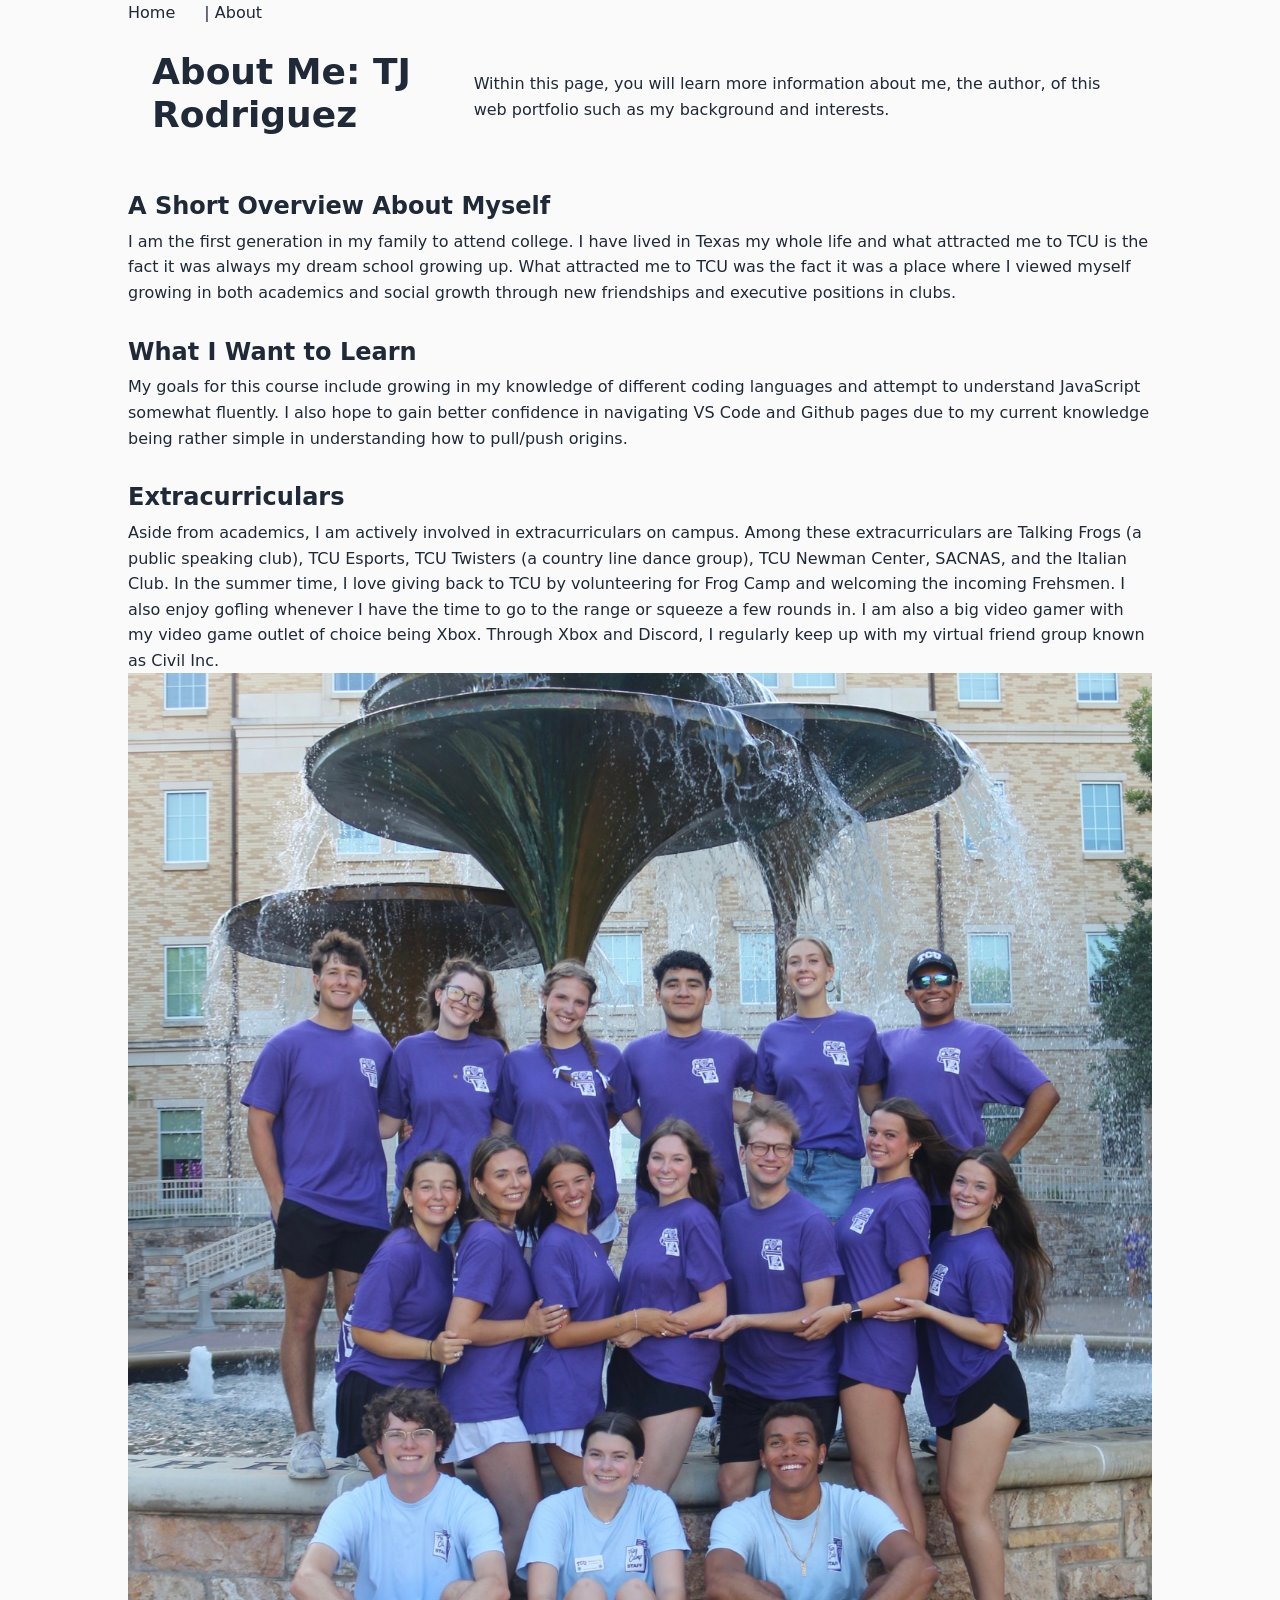
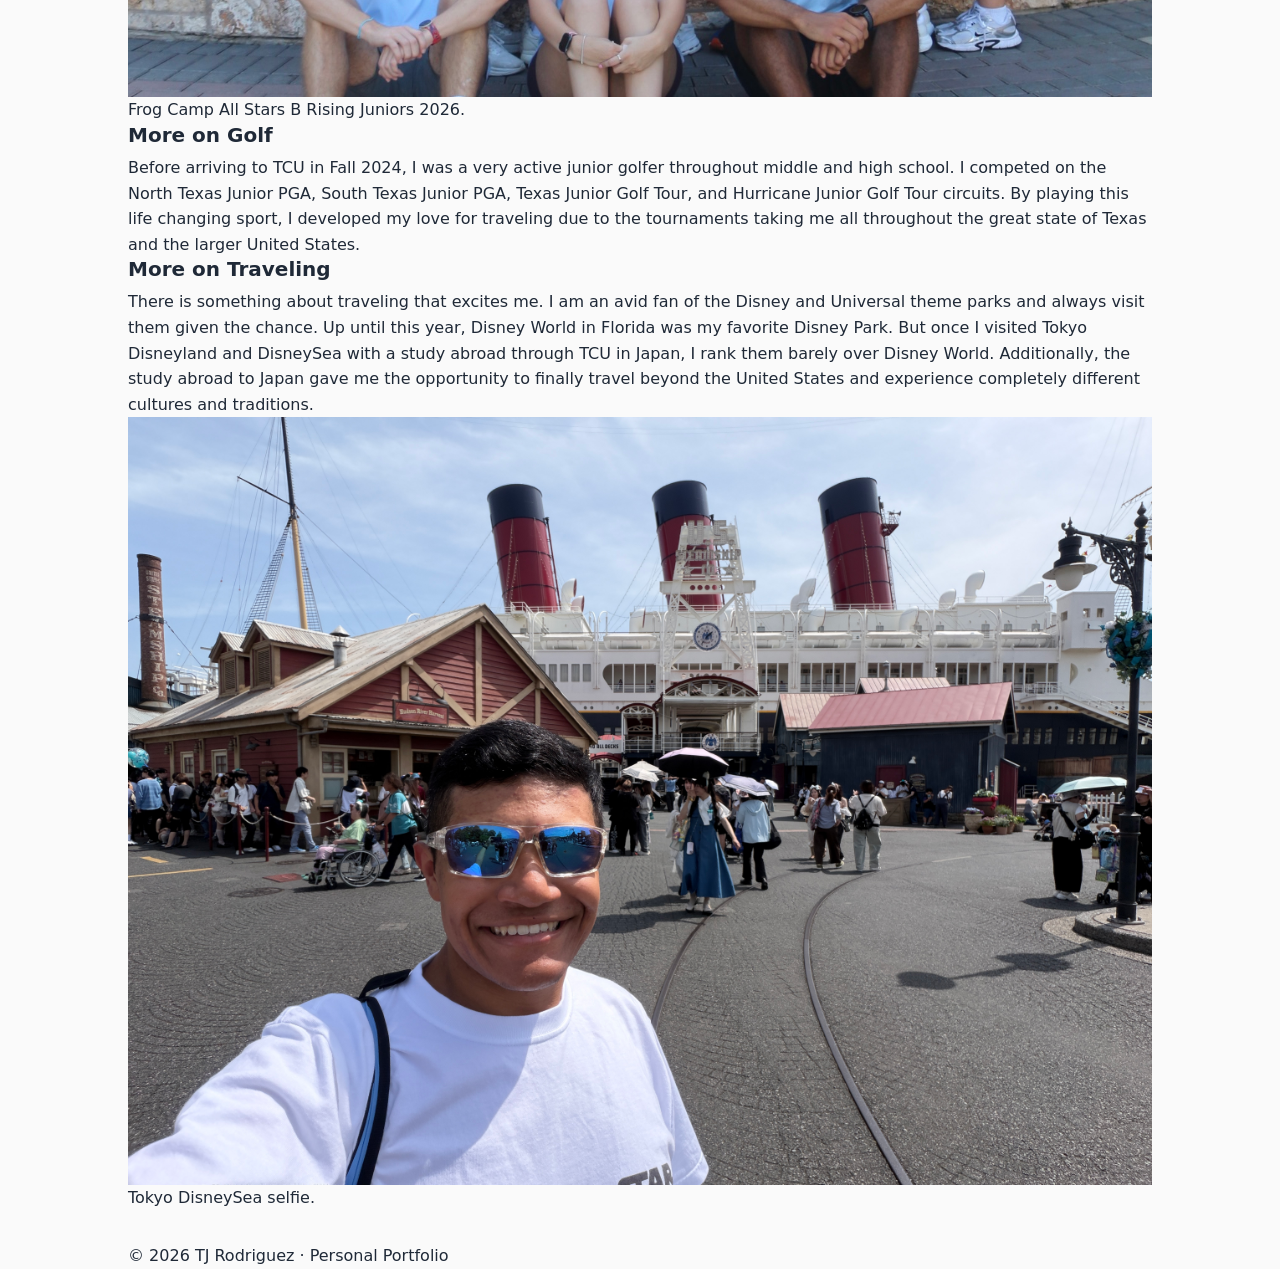
==== about.html @ d87758dd "Lab 6 Updated Submission Completed all instructions listed in Lab 6, took the liberty of adding more" ====
<!DOCTYPE html>
<html lang="en">
<head>
    <meta charset="UTF-8">
    <meta name="viewport" content="width=device-width, initial-scale=1.0">
    <title>About Me</title>
    <link rel="stylesheet" href="css/styles.css">
</head>
<body>

<nav>
    <a href="index.html">Home</a> |
    <a href="about.html">About</a>
</nav>

<header>
    <h1>About Me: TJ Rodriguez</h1>
    <p>Within this page, you will learn more information about me, the author, of this web portfolio such as my background and interests.</p>
</header>    
    
<main>
    <section>
        <h2>A Short Overview About Myself</h2>
        <p>I am the first generation in my family to attend college. I have lived in Texas my whole life and what attracted me to TCU is the fact it was always my dream school growing up. What attracted me to TCU was the fact it was a place where I viewed myself growing in both academics and social growth through new friendships and executive positions in clubs.</p>
    </section>

    <section>
        <h2>What I Want to Learn</h2>
        <p>My goals for this course include growing in my knowledge of different coding languages and attempt to understand JavaScript somewhat fluently. I also hope to gain better confidence in navigating VS Code and Github pages due to my current knowledge being rather simple in understanding how to pull/push origins.</p>
    </section>
    <section>
        <h2>Extracurriculars</h2>
        <p>Aside from academics, I am actively involved in extracurriculars on campus. Among these extracurriculars are Talking Frogs (a public speaking club), TCU Esports, TCU Twisters (a country line dance group), TCU Newman Center, SACNAS, and the Italian Club. In the summer time, I love giving back to TCU by volunteering for Frog Camp and welcoming the incoming Frehsmen. I also enjoy gofling whenever I have the time to go to the range or squeeze a few rounds in. I am also a big video gamer with my video game outlet of choice being Xbox. Through Xbox and Discord, I regularly keep up with my virtual friend group known as Civil Inc.</p>

        <img src="images/IMG_4333.jpg" alt="A group photo of Rising Juniors for Frog Camp 2026 in front of Frog Fountain.">
        <figcaption>Frog Camp All Stars B Rising Juniors 2026.</figcaption>

        <h3>More on Golf</h3>
        <p>Before arriving to TCU in Fall 2024, I was a very active junior golfer throughout middle and high school. I competed on the North Texas Junior PGA, South Texas Junior PGA, Texas Junior Golf Tour, and Hurricane Junior Golf Tour circuits. By playing this life changing sport, I developed my love for traveling due to the tournaments taking me all throughout the great state of Texas and the larger United States.</p>

        <h3>More on Traveling</h3>
        <p>There is something about traveling that excites me. I am an avid fan of the Disney and Universal theme parks and always visit them given the chance. Up until this year, Disney World in Florida was my favorite Disney Park. But once I visited Tokyo Disneyland and DisneySea with a study abroad through TCU in Japan, I rank them barely over Disney World. Additionally, the study abroad to Japan gave me the opportunity to finally travel beyond the United States and experience completely different cultures and traditions.</p>

        <img src="images/IMG_3016.JPG" alt="A selfie photograph of me at DisneySea with a steamboat in the back.">
        <figcaption>Tokyo DisneySea selfie.</figcaption>
    </section>
</main>

<footer>
    <p>&copy; 2026 TJ Rodriguez &middot; Personal Portfolio</p>
</footer>

</body>
</html>
---- css/styles.css ----
/* ==========================
   1. RESET
   ========================== */
*,
*::before,
*::after {
    box-sizing: border-box;
    margin: 0;
    padding: 0;
}

img {
    max-width: 100%;
    height: auto;
    display: block;
}
/* ==========================
   2. DESIGN TOKENS
   ========================== */
   
   :root {
    /* existing tokens */
    --font-stack: system-ui, "Segoe UI", Tahoma, sans-serif;
    --colorsurface-alt: #f1f5f9;
    --radius-md: 8px;

    /* Color */
    --color-bg: #fafafa;
    --color-surface: #ffffff;
    --color-text: #1f2937;
    --color-muted: #6b7280;
    --color-accent: #0369a1;

    /* Spacing - a modular scale */
    --space-sm: 0.5rem;
    --space-med: 1rem;
    --space-lg: 1.5rem;
    --space-xl: 2rem;

    /* Typography */
    --text-base: 1rem;
    --text-h3: 1.25rem;
    --text-h2: 1.5rem;
    --text-h1: 2.25rem;
    --leading-body: 1.6;
    --leading-heading: 1.2;

    /* Layout */
    --page-width: 64rem;
    --reading-width: 70ch;
}
/* ==========================
   3. BASE ELEMENT STYLES
   ========================== */
   
   body {
    font-family: var(--font-stack);
    /* existing Lab 05 declarations */
    background-color: var(--color-bg);
    color: var(--color-text);
    font-size: var(--text-base);
    line-height: var(--leading-body);
   }

   h1 { font-size: var(--text-h1); line-height: var(--leading-heading); }
   h2 { font-size: var(--text-h2); line-height: var(--leading-heading); }
   h3 { font-size: var(--text-h3); line-height: var(--leading-heading); }

   h1, h2, h3 { margin-bottom: var(--space-sm); }
   p { margin-bottom: var(--space-md); }
   p:last-child { margin-bottom: 0; }

   a { color: var(--color-accent); }
/* ==========================
   4. LAYOUT
   ========================== */
   
   body {
    max-width: var(--page-width);
    margin: 0 auto;
    padding: var(--space-lg) var(--space-md);
   }

   header {
      display: flex;
      align-items: center;
      gap: var(--space-lg);
      padding: var(--space-lg);
      background-color: var(--color-surface-alt);
      margin-bottom: var(--space-lg);
   }
   .header-text { flex: 1; }
   .header-pic {
      flex: 1;
      background-color: var(--color-surface);
      min-height: 18rem;
      border-radius: var(--radius-md);
      display: flex;
      align-items: center;
      justify-content: center;
      color: var(--color-muted);
   }

   nav {
      padding: var(--space-md) 0;
   }
   nav a {
      color: var(--color-text);
      text-decoration: none;
      margin-right: var(--space-lg);
   }
   nav a:hover { color: var(--color-accent); }

   section { margin-bottom: var(--space-xl); }
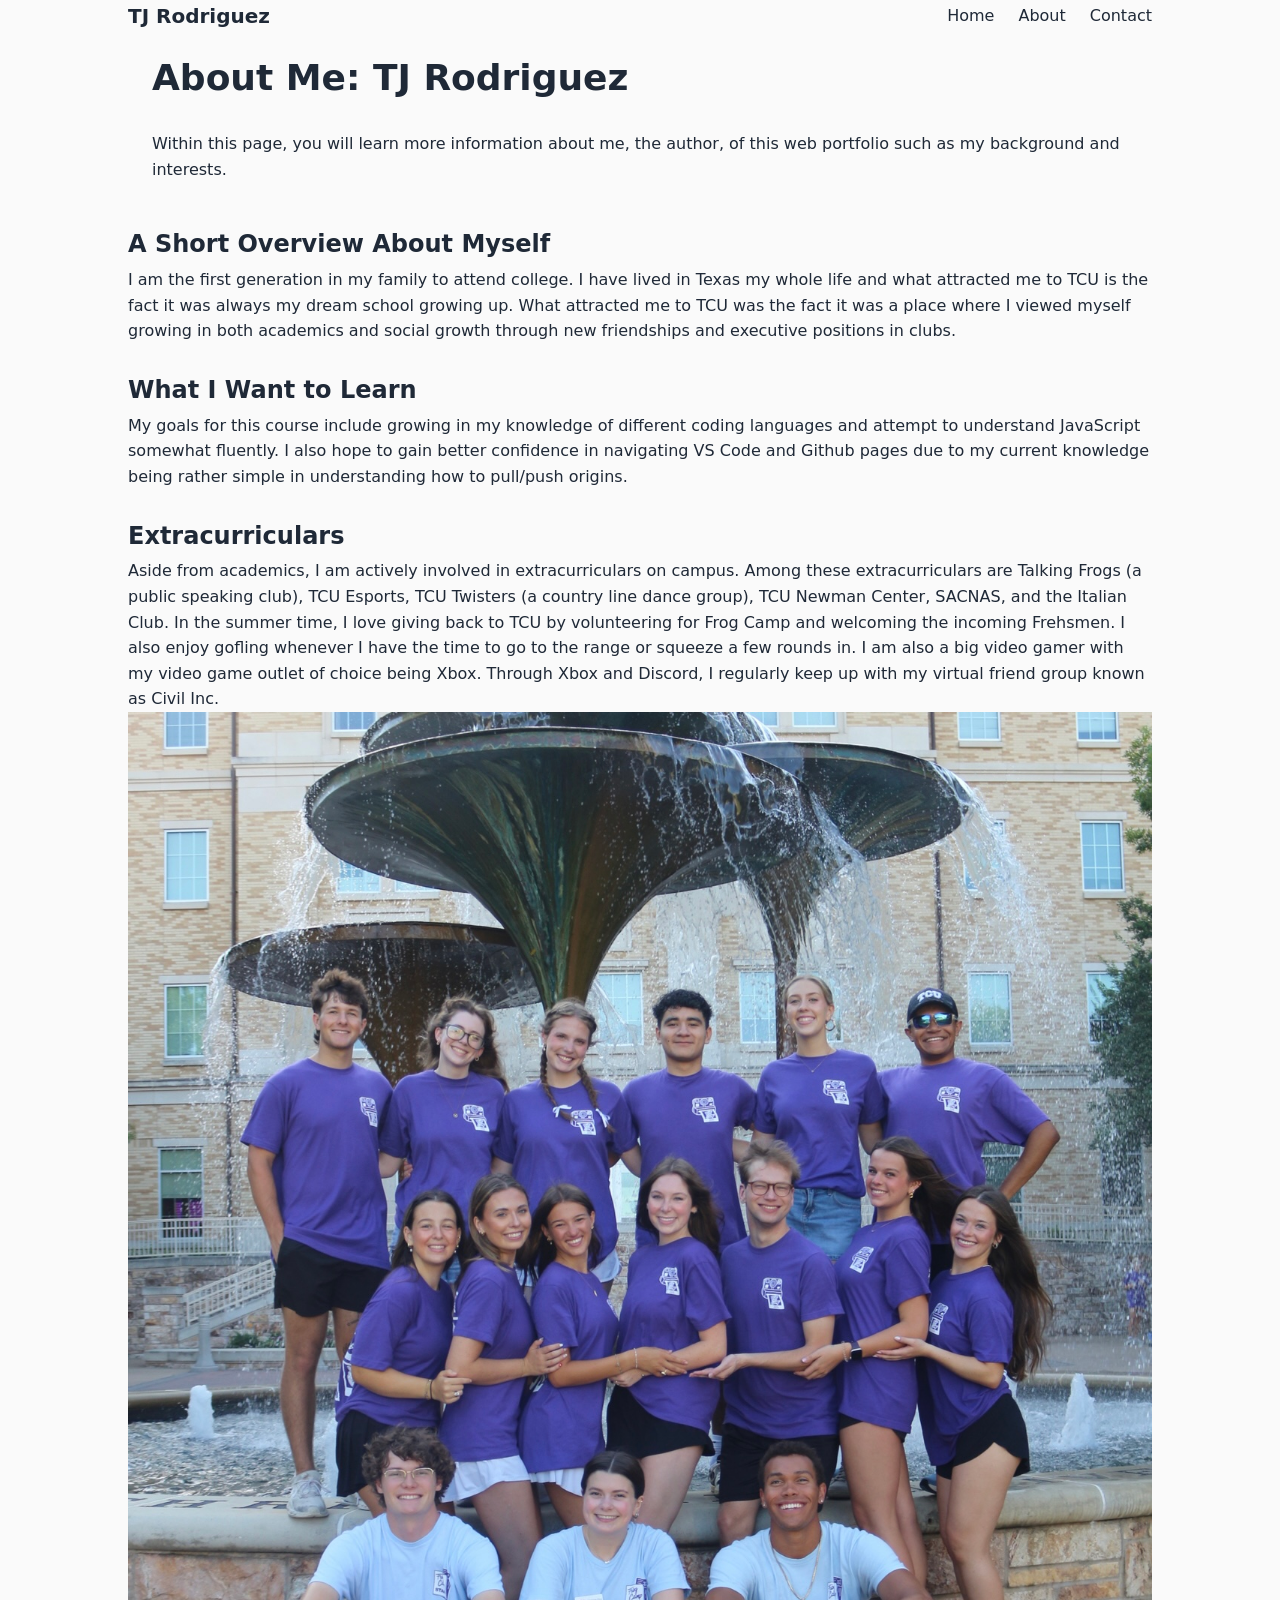
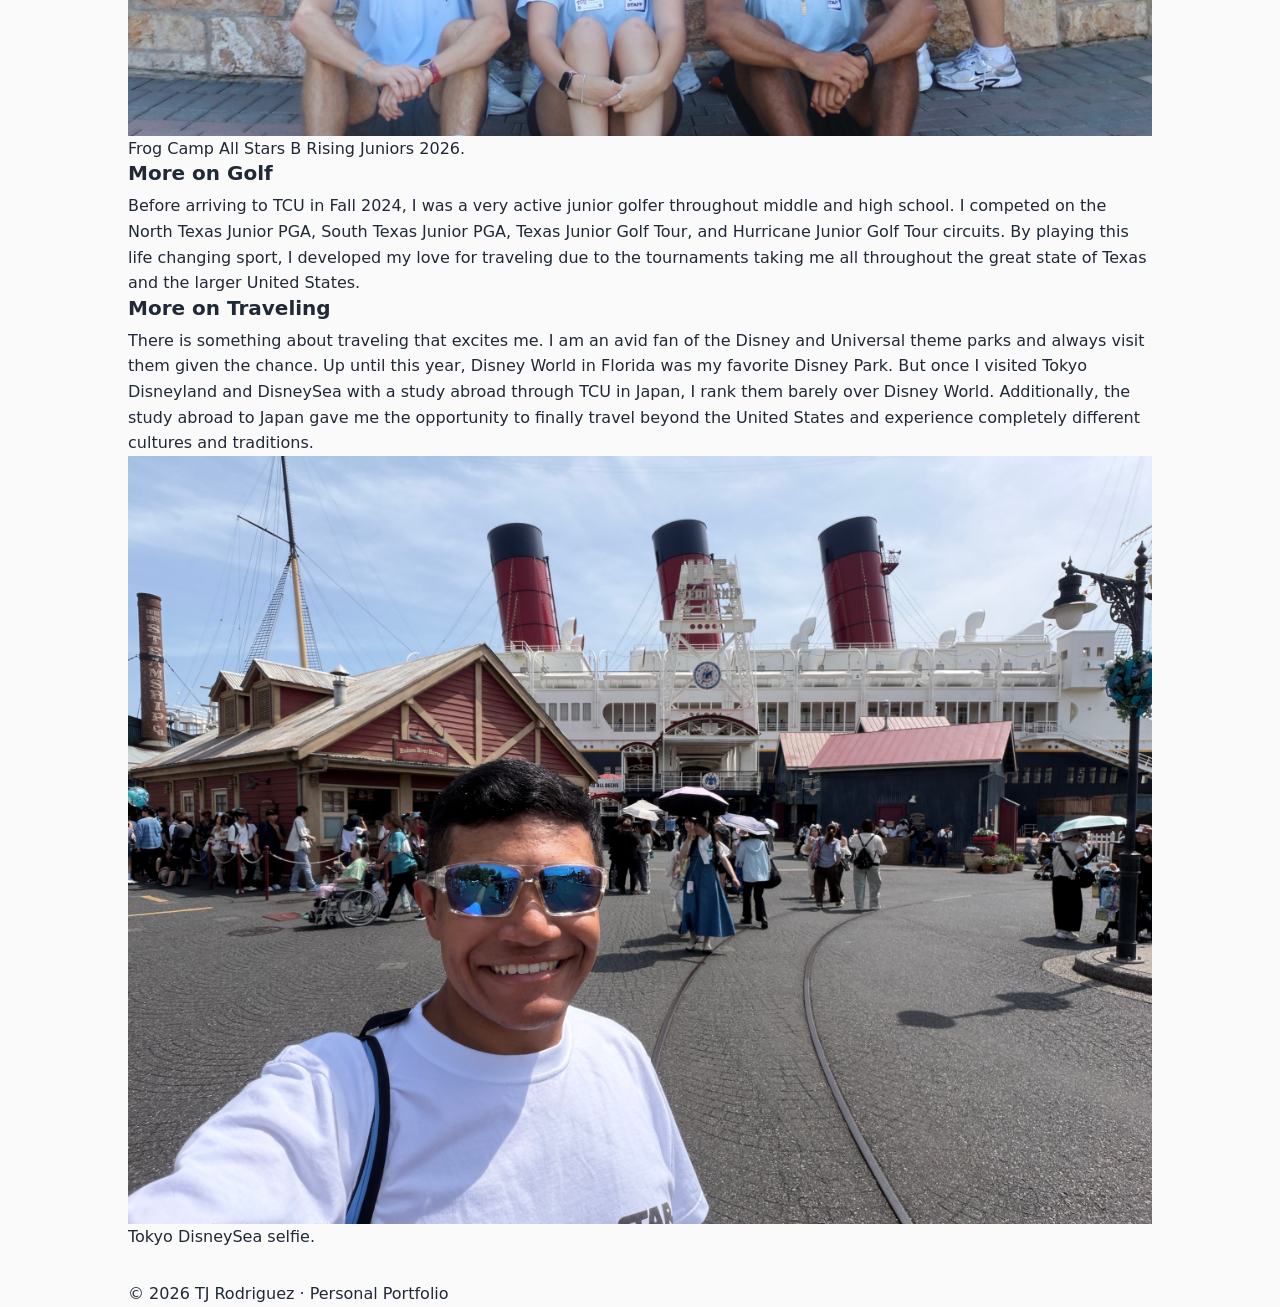
==== commit e3700829: "Massive Commit for Lab 7 Major Commit for Lab 7. I was so focused on completing it I forgot to save " ====
--- a/about.html
+++ b/about.html
@@ -8,9 +8,13 @@
 </head>
 <body>
 
-<nav>
-    <a href="index.html">Home</a> |
+<nav class="nav-container">
+   <a href="index.html" class="logo">TJ Rodriguez</a>
+   <div class="nav-links">
+    <a href="index.html">Home</a>
     <a href="about.html">About</a>
+    <a href="index.html#contact">Contact</a>
+    </div>
 </nav>
 
 <header>
@@ -32,7 +36,7 @@
         <h2>Extracurriculars</h2>
         <p>Aside from academics, I am actively involved in extracurriculars on campus. Among these extracurriculars are Talking Frogs (a public speaking club), TCU Esports, TCU Twisters (a country line dance group), TCU Newman Center, SACNAS, and the Italian Club. In the summer time, I love giving back to TCU by volunteering for Frog Camp and welcoming the incoming Frehsmen. I also enjoy gofling whenever I have the time to go to the range or squeeze a few rounds in. I am also a big video gamer with my video game outlet of choice being Xbox. Through Xbox and Discord, I regularly keep up with my virtual friend group known as Civil Inc.</p>
 
-        <img src="images/IMG_4333.jpg" alt="A group photo of Rising Juniors for Frog Camp 2026 in front of Frog Fountain.">
+        <img src="images/frog-camp-allstars-26.jpg" alt="A group photo of Rising Juniors for Frog Camp 2026 in front of Frog Fountain.">
         <figcaption>Frog Camp All Stars B Rising Juniors 2026.</figcaption>
 
         <h3>More on Golf</h3>
@@ -41,7 +45,7 @@
         <h3>More on Traveling</h3>
         <p>There is something about traveling that excites me. I am an avid fan of the Disney and Universal theme parks and always visit them given the chance. Up until this year, Disney World in Florida was my favorite Disney Park. But once I visited Tokyo Disneyland and DisneySea with a study abroad through TCU in Japan, I rank them barely over Disney World. Additionally, the study abroad to Japan gave me the opportunity to finally travel beyond the United States and experience completely different cultures and traditions.</p>
 
-        <img src="images/IMG_3016.JPG" alt="A selfie photograph of me at DisneySea with a steamboat in the back.">
+        <img src="images/disneysea-boatselfie.JPG" alt="A selfie photograph of me at DisneySea with a steamboat in the back.">
         <figcaption>Tokyo DisneySea selfie.</figcaption>
     </section>
 </main>
--- a/css/styles.css
+++ b/css/styles.css
@@ -19,11 +19,6 @@
    ========================== */
    
    :root {
-    /* existing tokens */
-    --font-stack: system-ui, "Segoe UI", Tahoma, sans-serif;
-    --colorsurface-alt: #f1f5f9;
-    --radius-md: 8px;
-
     /* Color */
     --color-bg: #fafafa;
     --color-surface: #ffffff;
@@ -48,6 +43,13 @@
     /* Layout */
     --page-width: 64rem;
     --reading-width: 70ch;
+
+    /* existing tokens */
+    --font-stack: system-ui, "Segoe UI", Tahoma, sans-serif;
+    --colorsurface-alt: #f1f5f9;
+    --radius-md: 8px;
+    --color-border: #e5e7eb;
+    --shadow-sm: 0 2px 4px rgba(0, 0, 0, 0.1);
 }
 /* ==========================
    3. BASE ELEMENT STYLES
@@ -88,8 +90,9 @@
       padding: var(--space-lg);
       background-color: var(--color-surface-alt);
       margin-bottom: var(--space-lg);
+      flex-wrap: wrap;
    }
-   .header-text { flex: 1; }
+   .header-text { flex: 1; min-width: 16rem; }
    .header-pic {
       flex: 1;
       background-color: var(--color-surface);
@@ -99,6 +102,7 @@
       align-items: center;
       justify-content: center;
       color: var(--color-muted);
+      min-width: 16rem;
    }
 
    nav {
@@ -107,8 +111,60 @@
    nav a {
       color: var(--color-text);
       text-decoration: none;
-      margin-right: var(--space-lg);
    }
    nav a:hover { color: var(--color-accent); }
 
-   section { margin-bottom: var(--space-xl); }+   section { margin-bottom: var(--space-xl); }
+
+   .skills-grid {
+      list-style: none;
+      display: flex;
+      flex-wrap: wrap;
+      gap: var(--space-md);
+   }
+   .skill-card {
+      flex: 1;
+      min-width: 12rem;
+      padding: var(--space-md);
+      background-color: var(--color-surface-alt);
+      border-radius: var(--radius-md);
+   }
+
+.about {
+   display: flex;
+   flex-wrap: wrap;
+   align-items: center;
+   gap: var(--space-lg);
+}
+.about-image { flex: 1; min-width: 16rem; }
+.about-image img { width: 100%; border-radius: var(--radius-md); }
+.about-text { flex: 2; min-width: 16rem; max-width: var(--reading-width); }
+
+   .project-list {
+      list-style: none;
+      display: flex;
+      flex-direction: column;
+      gap: var(--space-lg);
+   }
+   .project-card {
+      padding: var(--space-lg);
+      background-color: var(--color-surface);
+      border: 1px solid var(--color-border);
+      border-radius: var(--radius-md);
+      box-shadow: var(--shadow-sm);
+   }
+
+.nav-container {
+   display: flex;
+   justify-content: space-between;
+   align-items: center;
+   flex-wrap: wrap;
+   gap: var(--space-md);
+}
+.nav-links { display: flex; gap: var(--space-lg); }
+.logo {
+   font-size: var(--text-h3);
+   font-weight: bold;
+   color: var(--color-text);
+   text-decoration: none;
+}
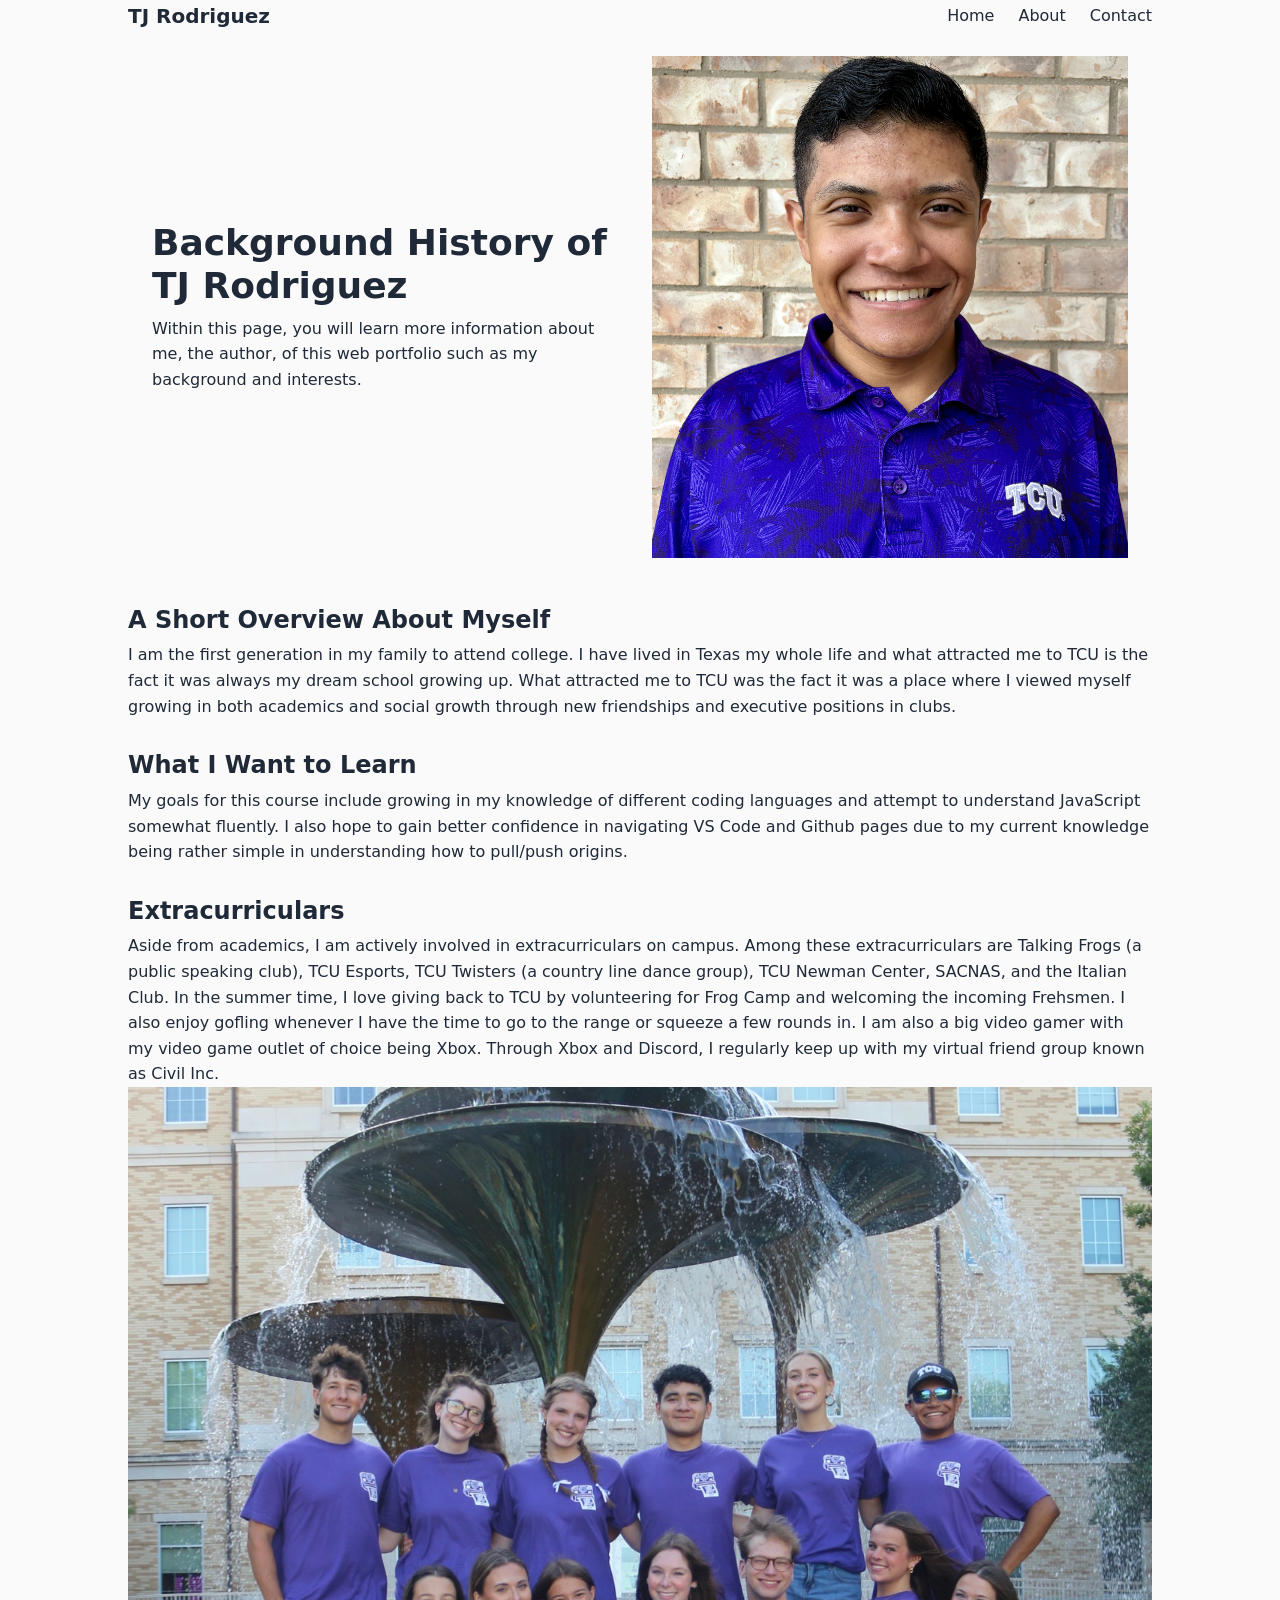
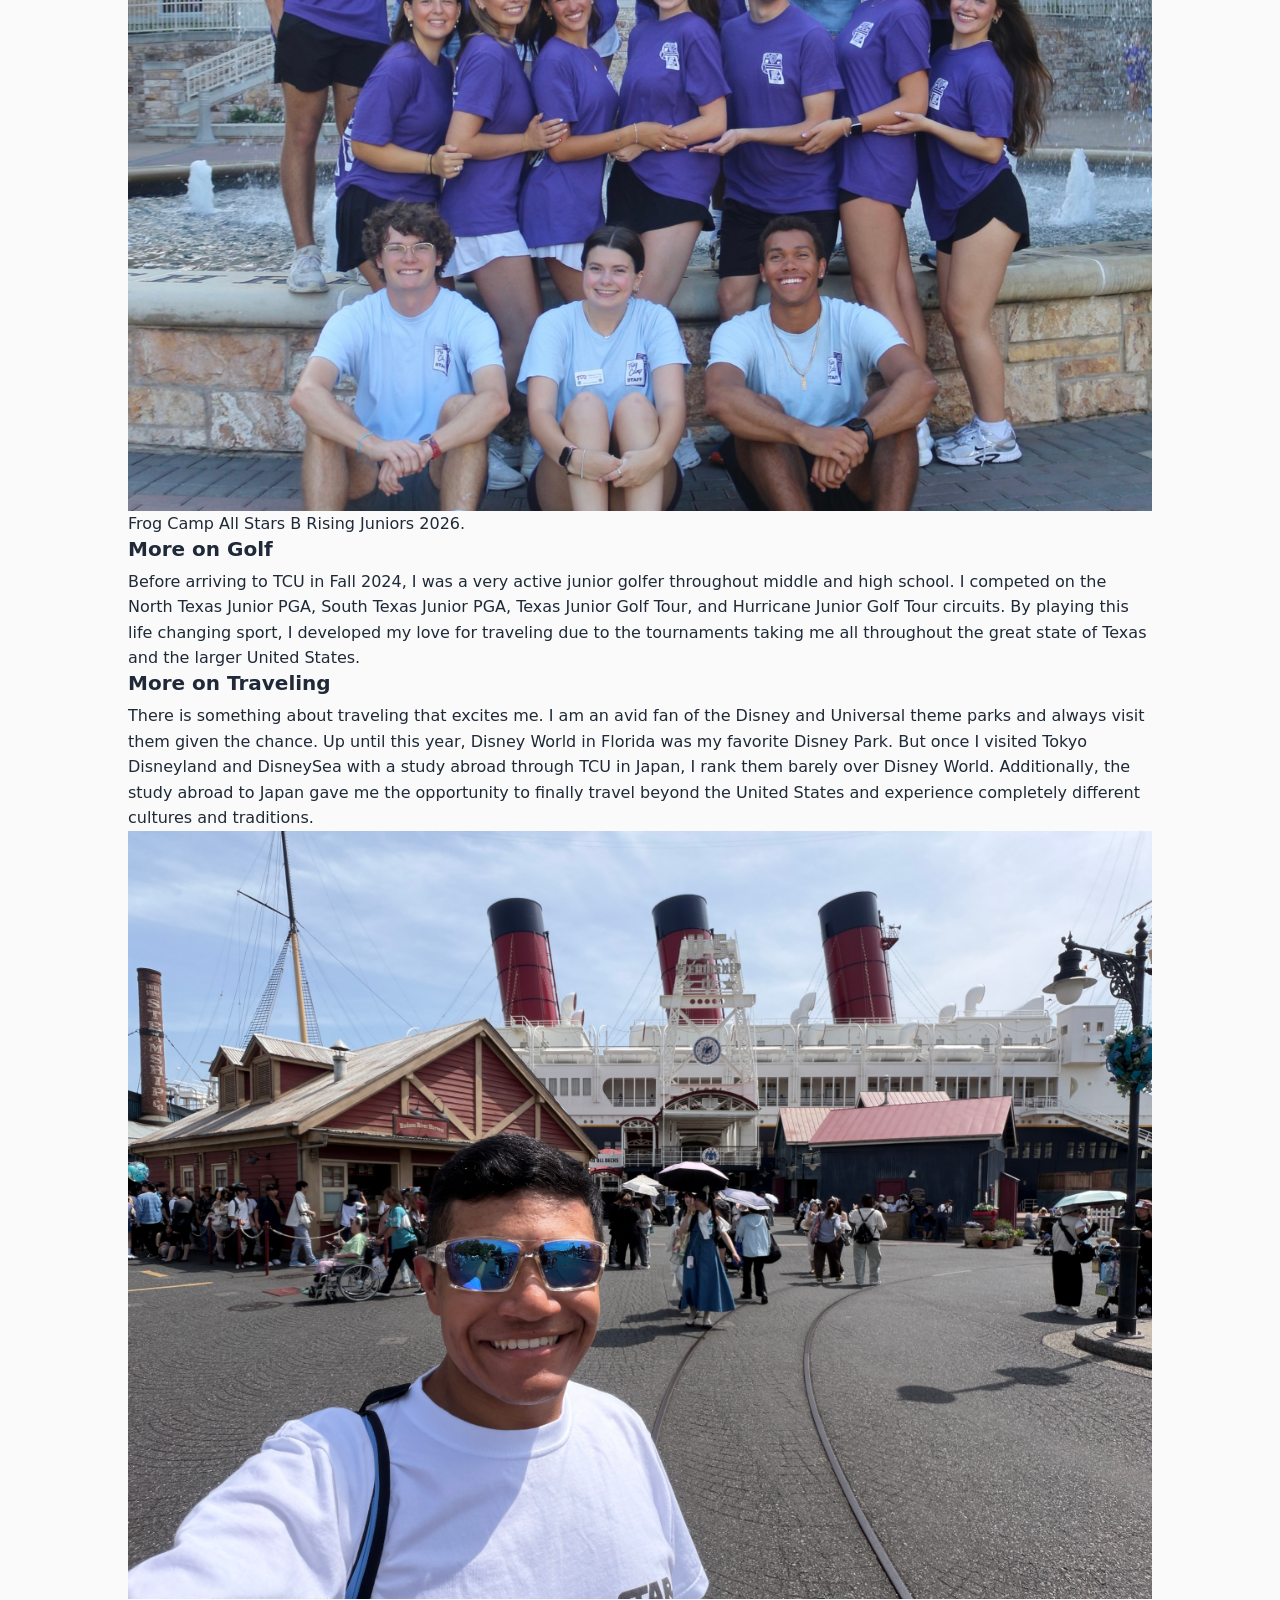
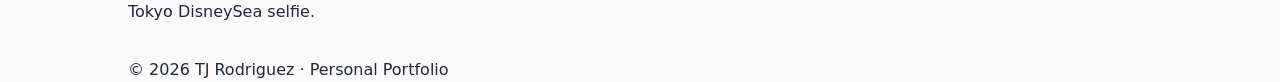
==== commit f98b06d6: "Lab 7 submission Reviewed and proofread all the lines of code changed and fine tuned some photo grap" ====
--- a/about.html
+++ b/about.html
@@ -18,8 +18,13 @@
 </nav>
 
 <header>
-    <h1>About Me: TJ Rodriguez</h1>
-    <p>Within this page, you will learn more information about me, the author, of this web portfolio such as my background and interests.</p>
+    <div class="header-text">
+        <h1>Background History of TJ Rodriguez</h1>
+        <p>Within this page, you will learn more information about me, the author, of this web portfolio such as my background and interests.</p>
+    </div>
+    <div class="header-pic">
+        <img src="images/2026-head-shoulder-shot.jpeg" alt="Personal headshot of me in a TCU polo.">
+    </div>
 </header>    
     
 <main>
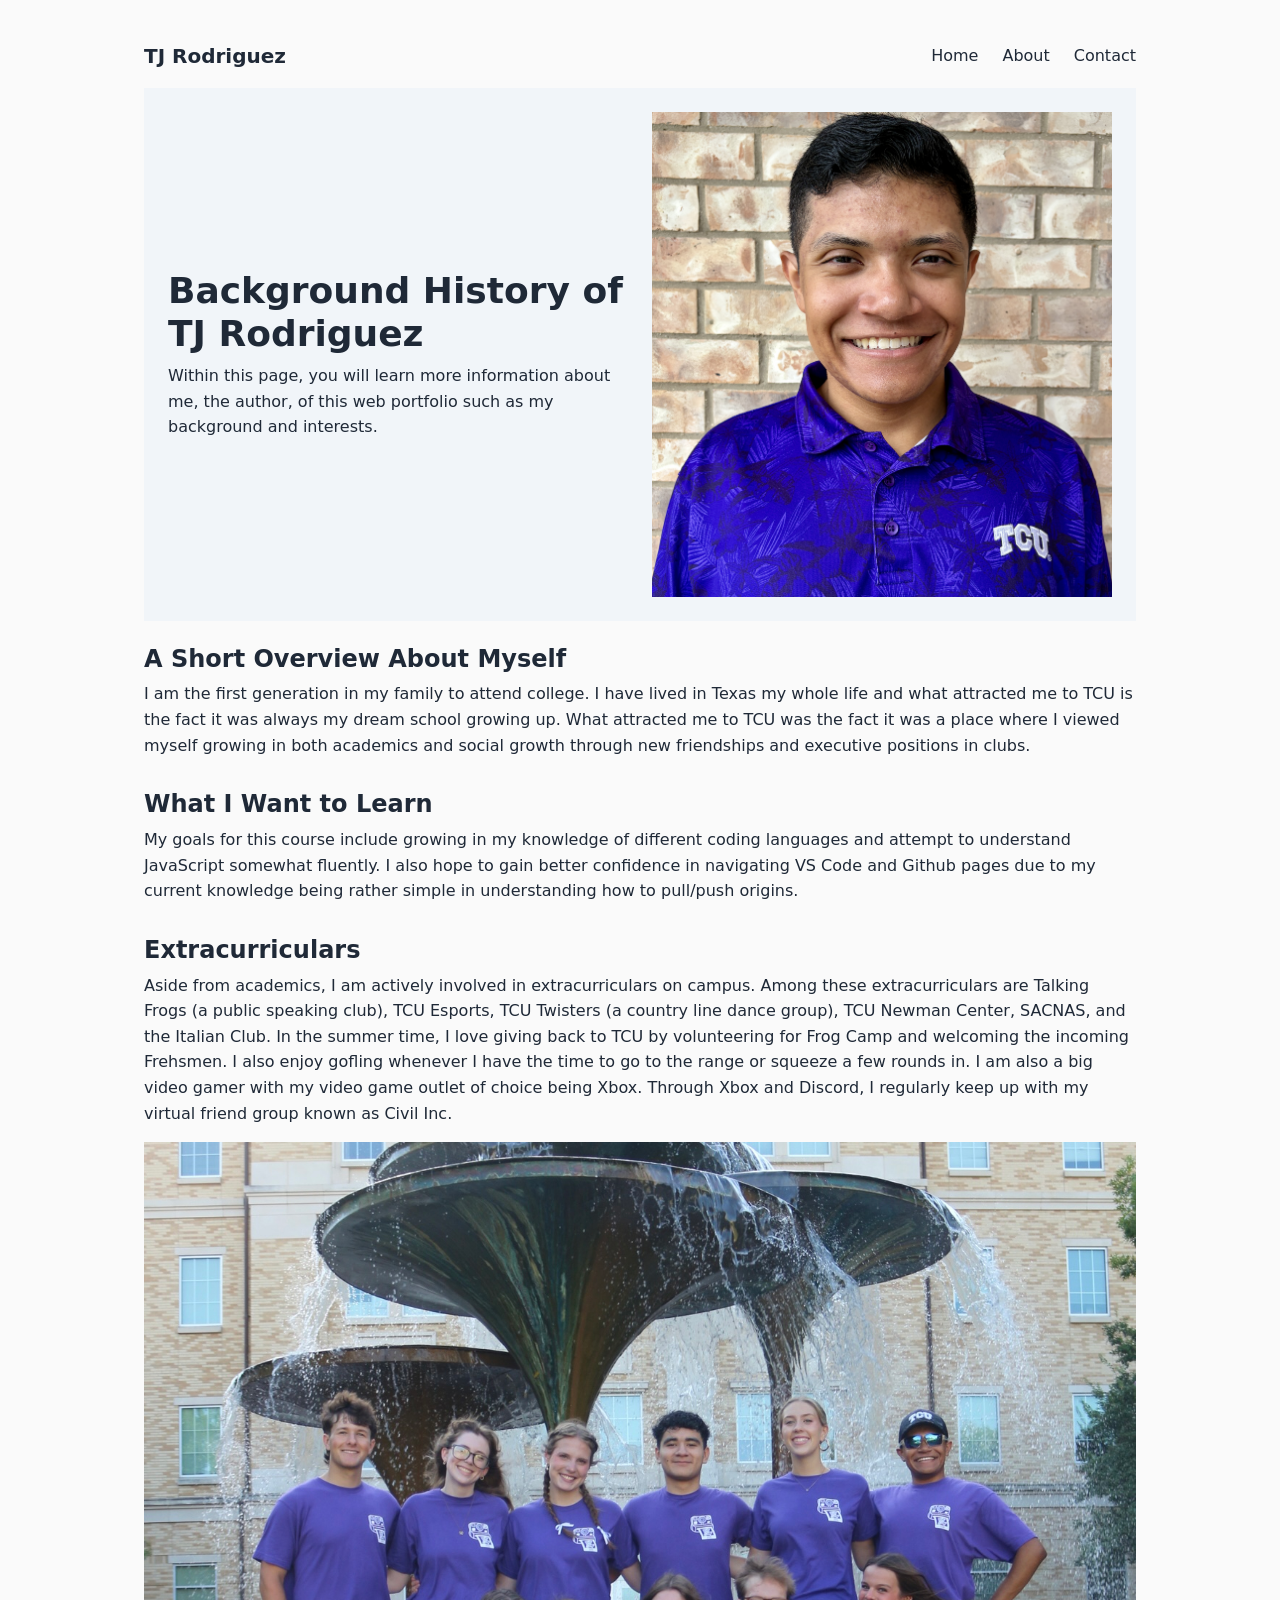
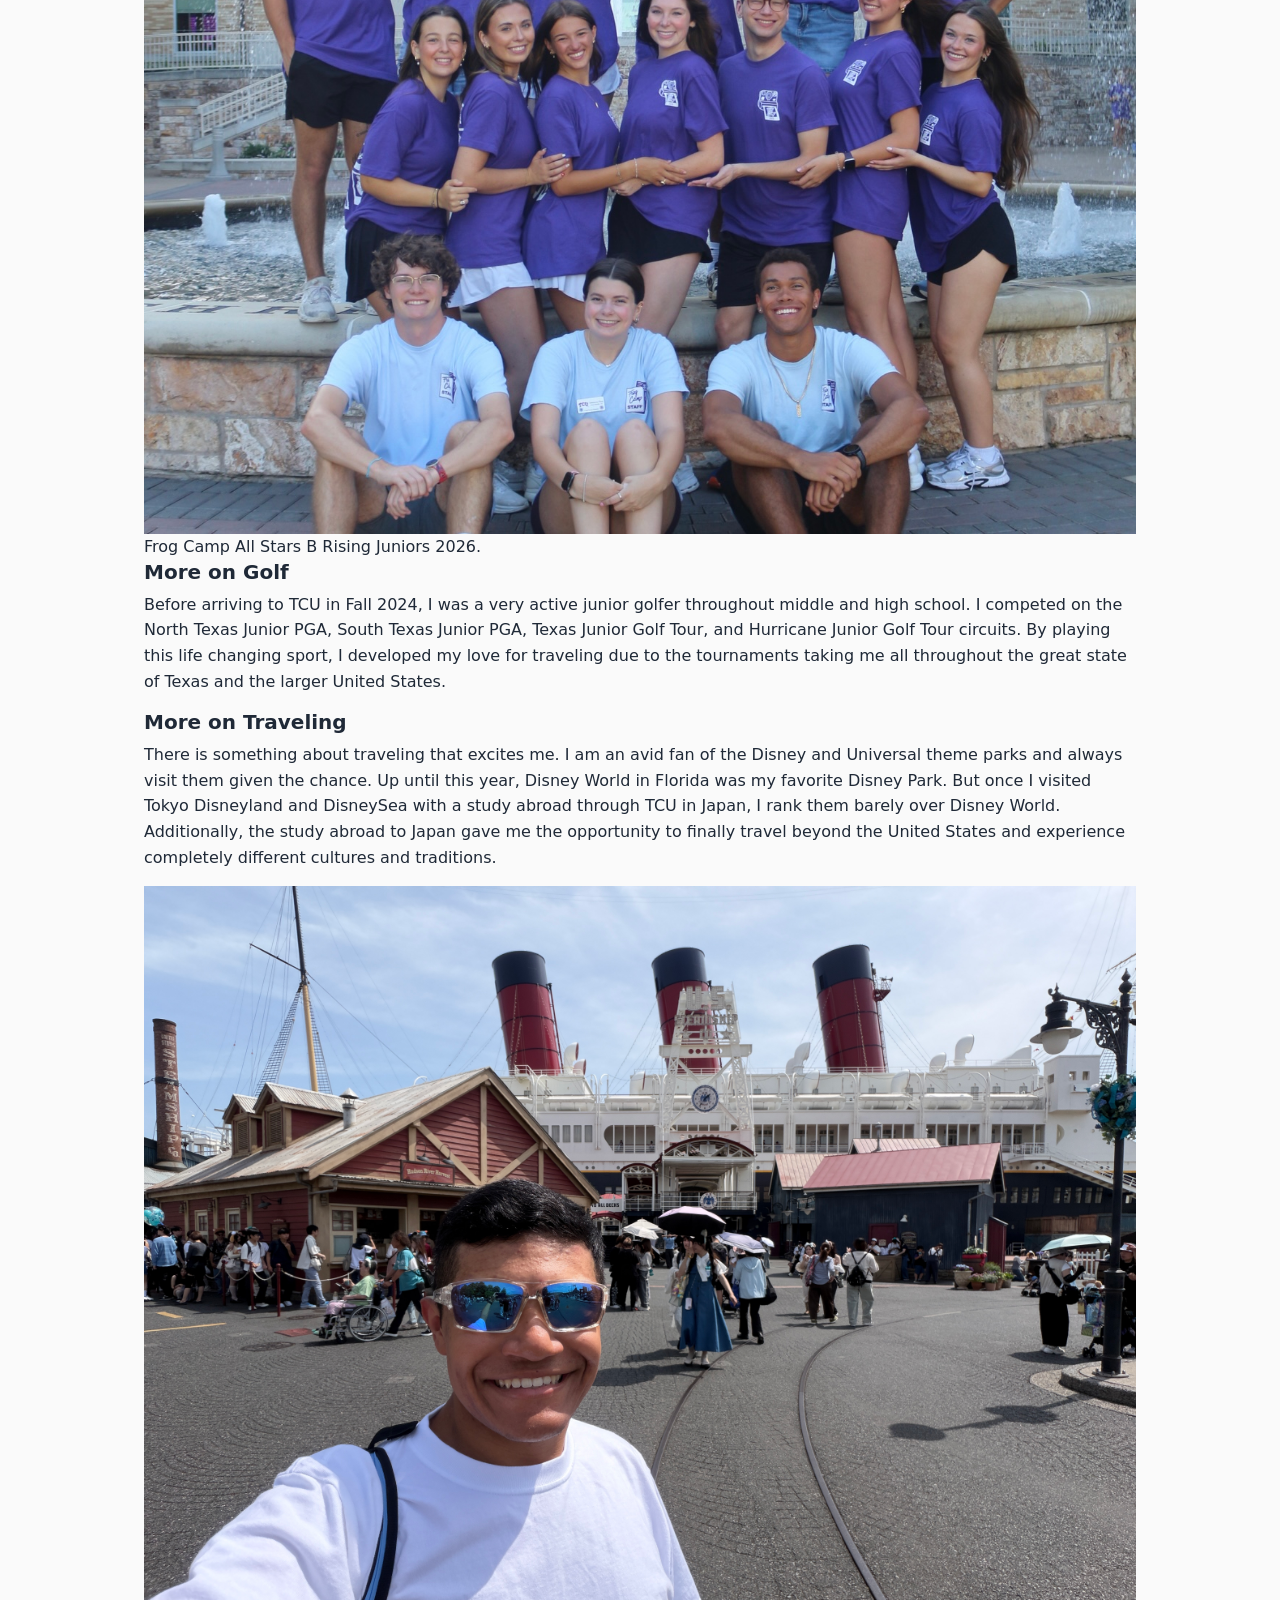
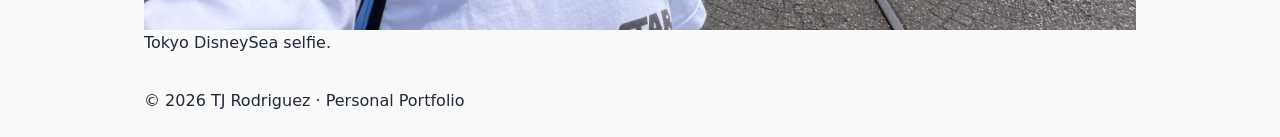
==== commit f06f12d1: "Lab 8 Performed instructions laid out in lab 8. Doing review and if nothing found wrong then this wi" ====
--- a/about.html
+++ b/about.html
@@ -1,63 +1,89 @@
 <!DOCTYPE html>
 <html lang="en">
+
 <head>
     <meta charset="UTF-8">
     <meta name="viewport" content="width=device-width, initial-scale=1.0">
     <title>About Me</title>
     <link rel="stylesheet" href="css/styles.css">
 </head>
+
 <body>
 
-<nav class="nav-container">
-   <a href="index.html" class="logo">TJ Rodriguez</a>
-   <div class="nav-links">
-    <a href="index.html">Home</a>
-    <a href="about.html">About</a>
-    <a href="index.html#contact">Contact</a>
-    </div>
-</nav>
+    <nav class="nav-container">
+        <a href="index.html" class="logo">TJ Rodriguez</a>
+        <div class="nav-links">
+            <a href="index.html">Home</a>
+            <a href="about.html">About</a>
+            <a href="index.html#contact">Contact</a>
+        </div>
+    </nav>
 
-<header>
-    <div class="header-text">
-        <h1>Background History of TJ Rodriguez</h1>
-        <p>Within this page, you will learn more information about me, the author, of this web portfolio such as my background and interests.</p>
-    </div>
-    <div class="header-pic">
-        <img src="images/2026-head-shoulder-shot.jpeg" alt="Personal headshot of me in a TCU polo.">
-    </div>
-</header>    
-    
-<main>
-    <section>
-        <h2>A Short Overview About Myself</h2>
-        <p>I am the first generation in my family to attend college. I have lived in Texas my whole life and what attracted me to TCU is the fact it was always my dream school growing up. What attracted me to TCU was the fact it was a place where I viewed myself growing in both academics and social growth through new friendships and executive positions in clubs.</p>
-    </section>
+    <header>
+        <div class="header-text">
+            <h1>Background History of TJ Rodriguez</h1>
+            <p>Within this page, you will learn more information about me, the author, of this web portfolio such as my
+                background and interests.</p>
+        </div>
+        <div class="header-pic">
+            <img src="images/2026-head-shoulder-shot.jpeg" alt="Personal headshot of me in a TCU polo.">
+        </div>
+    </header>
 
-    <section>
-        <h2>What I Want to Learn</h2>
-        <p>My goals for this course include growing in my knowledge of different coding languages and attempt to understand JavaScript somewhat fluently. I also hope to gain better confidence in navigating VS Code and Github pages due to my current knowledge being rather simple in understanding how to pull/push origins.</p>
-    </section>
-    <section>
-        <h2>Extracurriculars</h2>
-        <p>Aside from academics, I am actively involved in extracurriculars on campus. Among these extracurriculars are Talking Frogs (a public speaking club), TCU Esports, TCU Twisters (a country line dance group), TCU Newman Center, SACNAS, and the Italian Club. In the summer time, I love giving back to TCU by volunteering for Frog Camp and welcoming the incoming Frehsmen. I also enjoy gofling whenever I have the time to go to the range or squeeze a few rounds in. I am also a big video gamer with my video game outlet of choice being Xbox. Through Xbox and Discord, I regularly keep up with my virtual friend group known as Civil Inc.</p>
+    <main>
+        <section>
+            <h2>A Short Overview About Myself</h2>
+            <p>I am the first generation in my family to attend college. I have lived in Texas my whole life and what
+                attracted me to TCU is the fact it was always my dream school growing up. What attracted me to TCU was
+                the fact it was a place where I viewed myself growing in both academics and social growth through new
+                friendships and executive positions in clubs.</p>
+        </section>
 
-        <img src="images/frog-camp-allstars-26.jpg" alt="A group photo of Rising Juniors for Frog Camp 2026 in front of Frog Fountain.">
-        <figcaption>Frog Camp All Stars B Rising Juniors 2026.</figcaption>
+        <section>
+            <h2>What I Want to Learn</h2>
+            <p>My goals for this course include growing in my knowledge of different coding languages and attempt to
+                understand JavaScript somewhat fluently. I also hope to gain better confidence in navigating VS Code and
+                Github pages due to my current knowledge being rather simple in understanding how to pull/push origins.
+            </p>
+        </section>
+        <section>
+            <h2>Extracurriculars</h2>
+            <p>Aside from academics, I am actively involved in extracurriculars on campus. Among these extracurriculars
+                are Talking Frogs (a public speaking club), TCU Esports, TCU Twisters (a country line dance group), TCU
+                Newman Center, SACNAS, and the Italian Club. In the summer time, I love giving back to TCU by
+                volunteering for Frog Camp and welcoming the incoming Frehsmen. I also enjoy gofling whenever I have the
+                time to go to the range or squeeze a few rounds in. I am also a big video gamer with my video game
+                outlet of choice being Xbox. Through Xbox and Discord, I regularly keep up with my virtual friend group
+                known as Civil Inc.</p>
 
-        <h3>More on Golf</h3>
-        <p>Before arriving to TCU in Fall 2024, I was a very active junior golfer throughout middle and high school. I competed on the North Texas Junior PGA, South Texas Junior PGA, Texas Junior Golf Tour, and Hurricane Junior Golf Tour circuits. By playing this life changing sport, I developed my love for traveling due to the tournaments taking me all throughout the great state of Texas and the larger United States.</p>
+            <img src="images/frog-camp-allstars-26.jpg"
+                alt="A group photo of Rising Juniors for Frog Camp 2026 in front of Frog Fountain.">
+            <figcaption>Frog Camp All Stars B Rising Juniors 2026.</figcaption>
 
-        <h3>More on Traveling</h3>
-        <p>There is something about traveling that excites me. I am an avid fan of the Disney and Universal theme parks and always visit them given the chance. Up until this year, Disney World in Florida was my favorite Disney Park. But once I visited Tokyo Disneyland and DisneySea with a study abroad through TCU in Japan, I rank them barely over Disney World. Additionally, the study abroad to Japan gave me the opportunity to finally travel beyond the United States and experience completely different cultures and traditions.</p>
+            <h3>More on Golf</h3>
+            <p>Before arriving to TCU in Fall 2024, I was a very active junior golfer throughout middle and high school.
+                I competed on the North Texas Junior PGA, South Texas Junior PGA, Texas Junior Golf Tour, and Hurricane
+                Junior Golf Tour circuits. By playing this life changing sport, I developed my love for traveling due to
+                the tournaments taking me all throughout the great state of Texas and the larger United States.</p>
 
-        <img src="images/disneysea-boatselfie.JPG" alt="A selfie photograph of me at DisneySea with a steamboat in the back.">
-        <figcaption>Tokyo DisneySea selfie.</figcaption>
-    </section>
-</main>
+            <h3>More on Traveling</h3>
+            <p>There is something about traveling that excites me. I am an avid fan of the Disney and Universal theme
+                parks and always visit them given the chance. Up until this year, Disney World in Florida was my
+                favorite Disney Park. But once I visited Tokyo Disneyland and DisneySea with a study abroad through TCU
+                in Japan, I rank them barely over Disney World. Additionally, the study abroad to Japan gave me the
+                opportunity to finally travel beyond the United States and experience completely different cultures and
+                traditions.</p>
 
-<footer>
-    <p>&copy; 2026 TJ Rodriguez &middot; Personal Portfolio</p>
-</footer>
+            <img src="images/disneysea-boatselfie.JPG"
+                alt="A selfie photograph of me at DisneySea with a steamboat in the back.">
+            <figcaption>Tokyo DisneySea selfie.</figcaption>
+        </section>
+    </main>
+
+    <footer>
+        <p>&copy; 2026 TJ Rodriguez &middot; Personal Portfolio</p>
+    </footer>
 
 </body>
+
 </html>
--- a/css/styles.css
+++ b/css/styles.css
@@ -14,6 +14,7 @@
     height: auto;
     display: block;
 }
+
 /* ==========================
    2. DESIGN TOKENS
    ========================== */
@@ -28,7 +29,7 @@
 
     /* Spacing - a modular scale */
     --space-sm: 0.5rem;
-    --space-med: 1rem;
+    --space-md: 1rem;
     --space-lg: 1.5rem;
     --space-xl: 2rem;
 
@@ -46,11 +47,12 @@
 
     /* existing tokens */
     --font-stack: system-ui, "Segoe UI", Tahoma, sans-serif;
-    --colorsurface-alt: #f1f5f9;
+    --color-surface-alt: #f1f5f9;
     --radius-md: 8px;
     --color-border: #e5e7eb;
     --shadow-sm: 0 2px 4px rgba(0, 0, 0, 0.1);
 }
+
 /* ==========================
    3. BASE ELEMENT STYLES
    ========================== */
@@ -73,8 +75,14 @@
    p:last-child { margin-bottom: 0; }
 
    a { color: var(--color-accent); }
+   ul { padding-left: var(--space-lg); }
+
 /* ==========================
    4. LAYOUT
+   Breakpoints used in this file:
+     768px  — tablet and larger
+   (CSS variables cannot be used inside @media conditions,
+    so breakpoints are documented here instead of tokenized.)
    ========================== */
    
    body {
@@ -114,21 +122,20 @@
    }
    nav a:hover { color: var(--color-accent); }
 
-   section { margin-bottom: var(--space-xl); }
+   section, aside { margin-bottom: var(--space-xl); }
 
    .skills-grid {
-      list-style: none;
-      display: flex;
-      flex-wrap: wrap;
-      gap: var(--space-md);
-   }
-   .skill-card {
-      flex: 1;
-      min-width: 12rem;
-      padding: var(--space-md);
-      background-color: var(--color-surface-alt);
-      border-radius: var(--radius-md);
-   }
+    list-style: none;
+    padding-left: 0;
+    display: grid;
+    grid-template-columns: repeat(auto-fit, minmax(12rem, 1fr));
+    gap: var(--space-md);
+}
+.skill-card {
+    padding: var(--space-md);
+    background-color: var(--color-surface-alt);
+    border-radius: var(--radius-md);
+}
 
 .about {
    display: flex;
@@ -141,11 +148,16 @@
 .about-text { flex: 2; min-width: 16rem; max-width: var(--reading-width); }
 
    .project-list {
-      list-style: none;
-      display: flex;
-      flex-direction: column;
-      gap: var(--space-lg);
-   }
+    list-style: none;
+    padding-left: 0;
+    display: grid;
+    grid-template-columns: 1fr;
+    gap: var(--space-lg);
+}
+@media (min-width: 768px) {
+    .project-list { grid-template-columns: 1fr 1fr; }
+    .project-card.featured { grid-column: span 2; }
+}
    .project-card {
       padding: var(--space-lg);
       background-color: var(--color-surface);
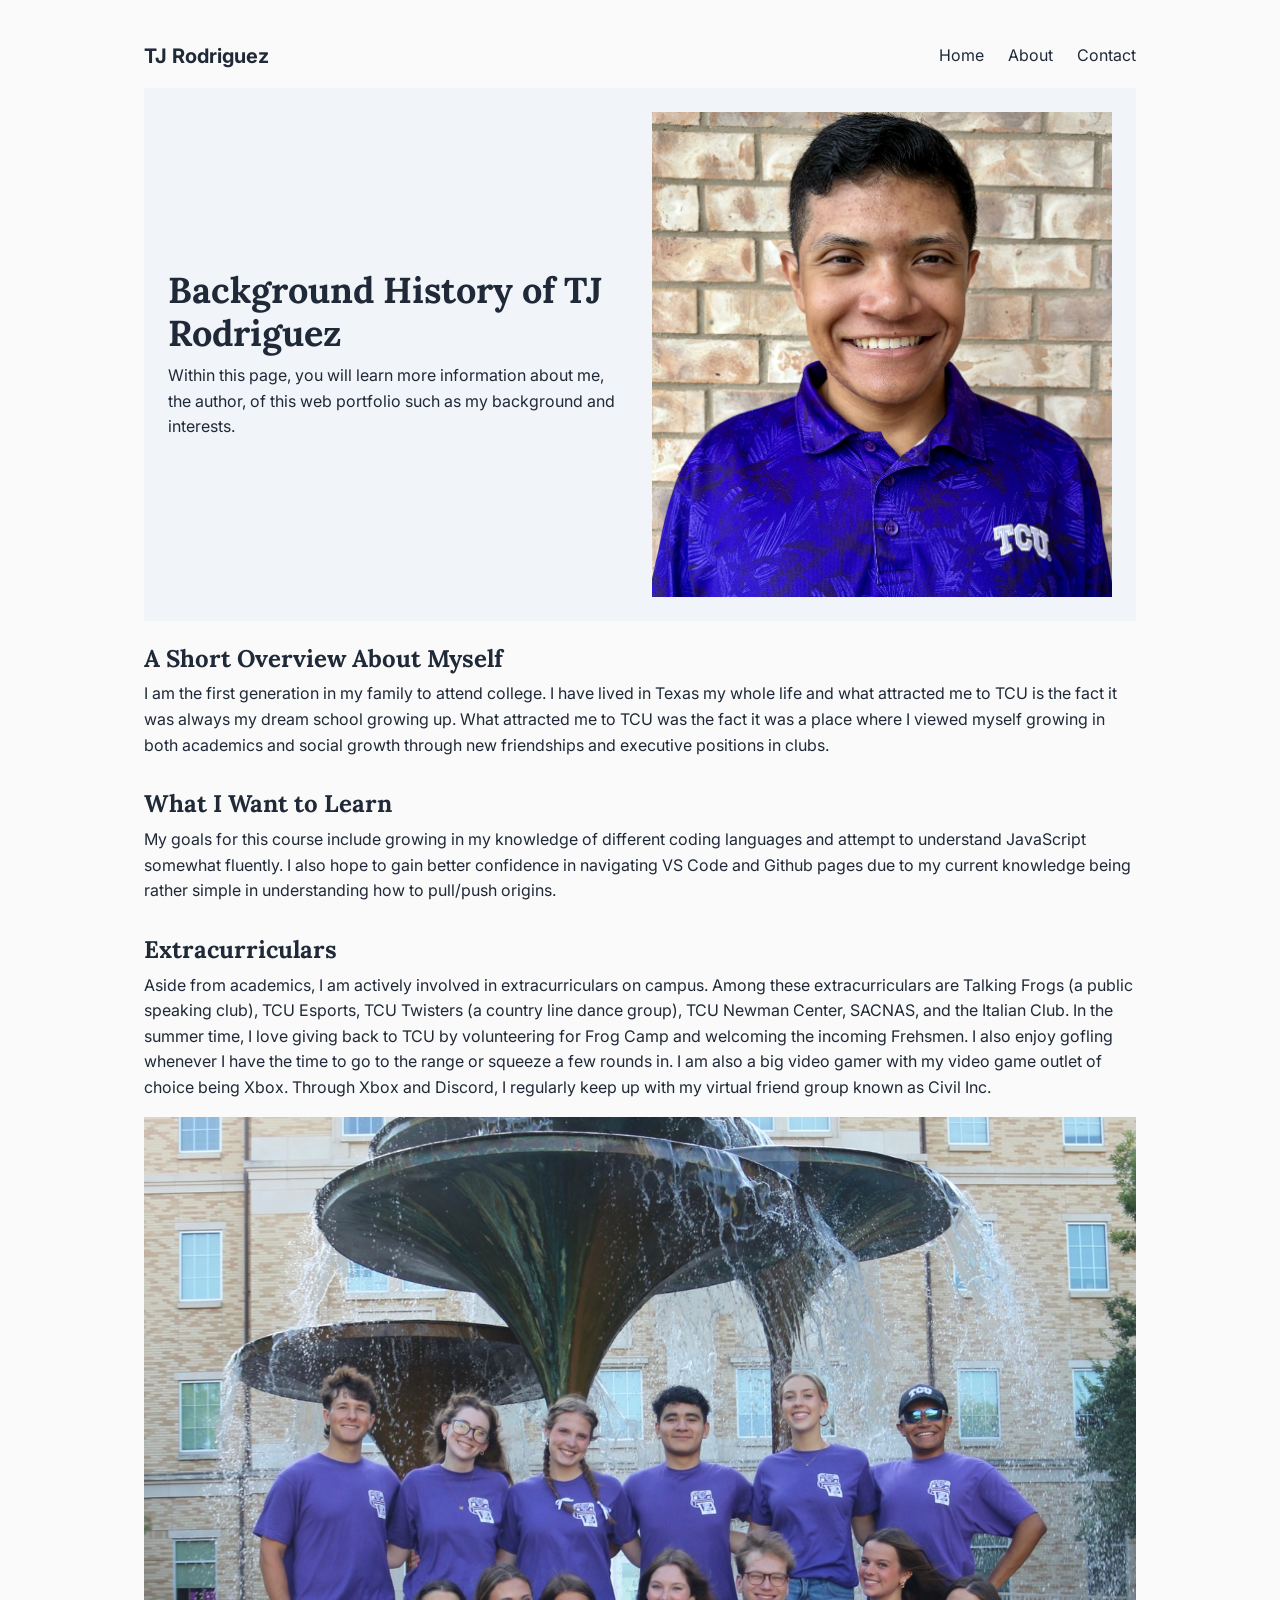
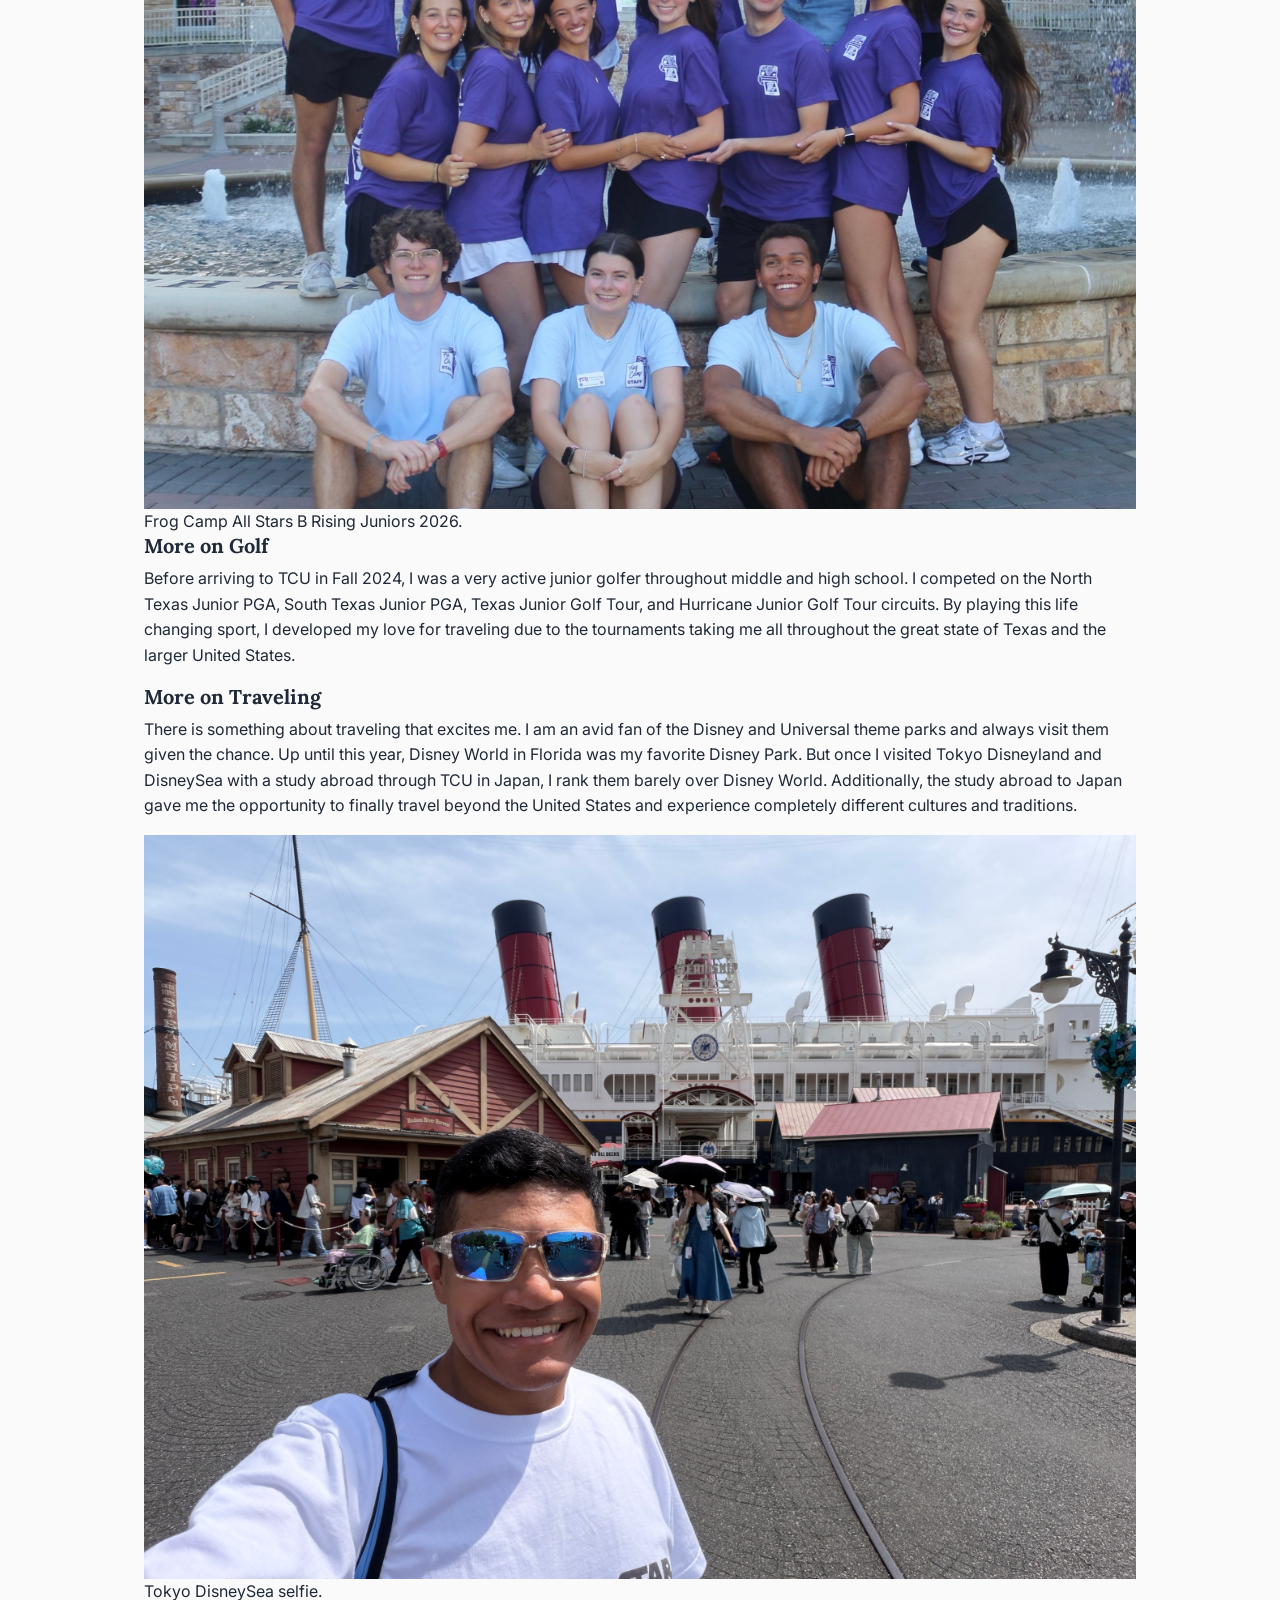
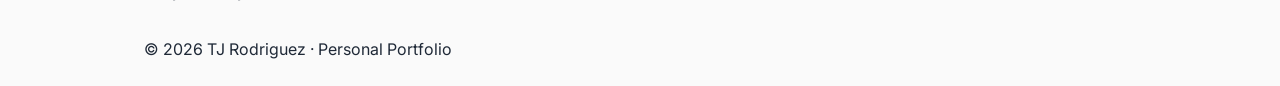
==== commit dce6dc8e: "Markup Service Lab 10.5 Update Ran my files through the markup service lab and needed to change a fe" ====
--- a/about.html
+++ b/about.html
@@ -55,10 +55,11 @@
                 time to go to the range or squeeze a few rounds in. I am also a big video gamer with my video game
                 outlet of choice being Xbox. Through Xbox and Discord, I regularly keep up with my virtual friend group
                 known as Civil Inc.</p>
-
+                <figure>
             <img src="images/frog-camp-allstars-26.jpg"
                 alt="A group photo of Rising Juniors for Frog Camp 2026 in front of Frog Fountain.">
             <figcaption>Frog Camp All Stars B Rising Juniors 2026.</figcaption>
+                </figure>
 
             <h3>More on Golf</h3>
             <p>Before arriving to TCU in Fall 2024, I was a very active junior golfer throughout middle and high school.
@@ -73,10 +74,11 @@
                 in Japan, I rank them barely over Disney World. Additionally, the study abroad to Japan gave me the
                 opportunity to finally travel beyond the United States and experience completely different cultures and
                 traditions.</p>
-
-            <img src="images/disneysea-boatselfie.JPG"
+                <figure>
+                    <img src="images/disneysea-boatselfie.JPG"
                 alt="A selfie photograph of me at DisneySea with a steamboat in the back.">
             <figcaption>Tokyo DisneySea selfie.</figcaption>
+                </figure>    
         </section>
     </main>
 
--- a/css/styles.css
+++ b/css/styles.css
@@ -1,3 +1,5 @@
+@import url('https://fonts.googleapis.com/css2?family=Inter:wght@400;600&family=Lora:wght@400;700&display=swap');
+
 /* ==========================
    1. RESET
    ========================== */
@@ -24,8 +26,8 @@
     --color-bg: #fafafa;
     --color-surface: #ffffff;
     --color-text: #1f2937;
-    --color-muted: #6b7280;
-    --color-accent: #0369a1;
+    --color-muted: #4b5563;
+    --color-accent: #4338ca;
 
     /* Spacing - a modular scale */
     --space-sm: 0.5rem;
@@ -46,7 +48,8 @@
     --reading-width: 70ch;
 
     /* existing tokens */
-    --font-stack: system-ui, "Segoe UI", Tahoma, sans-serif;
+    --font-stack: 'Inter', system-ui, -apple-system, sans-serif;
+    --font-serif: 'Lora', Georgia, serif;
     --color-surface-alt: #f1f5f9;
     --radius-md: 8px;
     --color-border: #e5e7eb;
@@ -70,13 +73,20 @@
    h2 { font-size: var(--text-h2); line-height: var(--leading-heading); }
    h3 { font-size: var(--text-h3); line-height: var(--leading-heading); }
 
-   h1, h2, h3 { margin-bottom: var(--space-sm); }
+   h1, h2, h3 { font-family: var(--font-serif);
+      line-height: var(--leading-heading);
+      margin-bottom: var(--space-sm); }
+
    p { margin-bottom: var(--space-md); }
    p:last-child { margin-bottom: 0; }
 
    a { color: var(--color-accent); }
    ul { padding-left: var(--space-lg); }
 
+   a:focus-visible {
+    outline: 2px solid var(--color-accent);
+    outline-offset: 2px;
+}
 /* ==========================
    4. LAYOUT
    Breakpoints used in this file:
@@ -117,9 +127,10 @@
       padding: var(--space-md) 0;
    }
    nav a {
-      color: var(--color-text);
-      text-decoration: none;
-   }
+    color: var(--color-text);
+    text-decoration: none;
+    transition: color 0.2s;
+}
    nav a:hover { color: var(--color-accent); }
 
    section, aside { margin-bottom: var(--space-xl); }
@@ -164,6 +175,16 @@
       border: 1px solid var(--color-border);
       border-radius: var(--radius-md);
       box-shadow: var(--shadow-sm);
+   }
+
+/* ==========================
+   New code that works with shaping images in project boxes
+   ========================== */
+   .project-card img {
+      width: 100%;
+      height: auto;
+      border-radius: var(--radius-md);
+      margin-bottom: var(--space-md);
    }
 
 .nav-container {
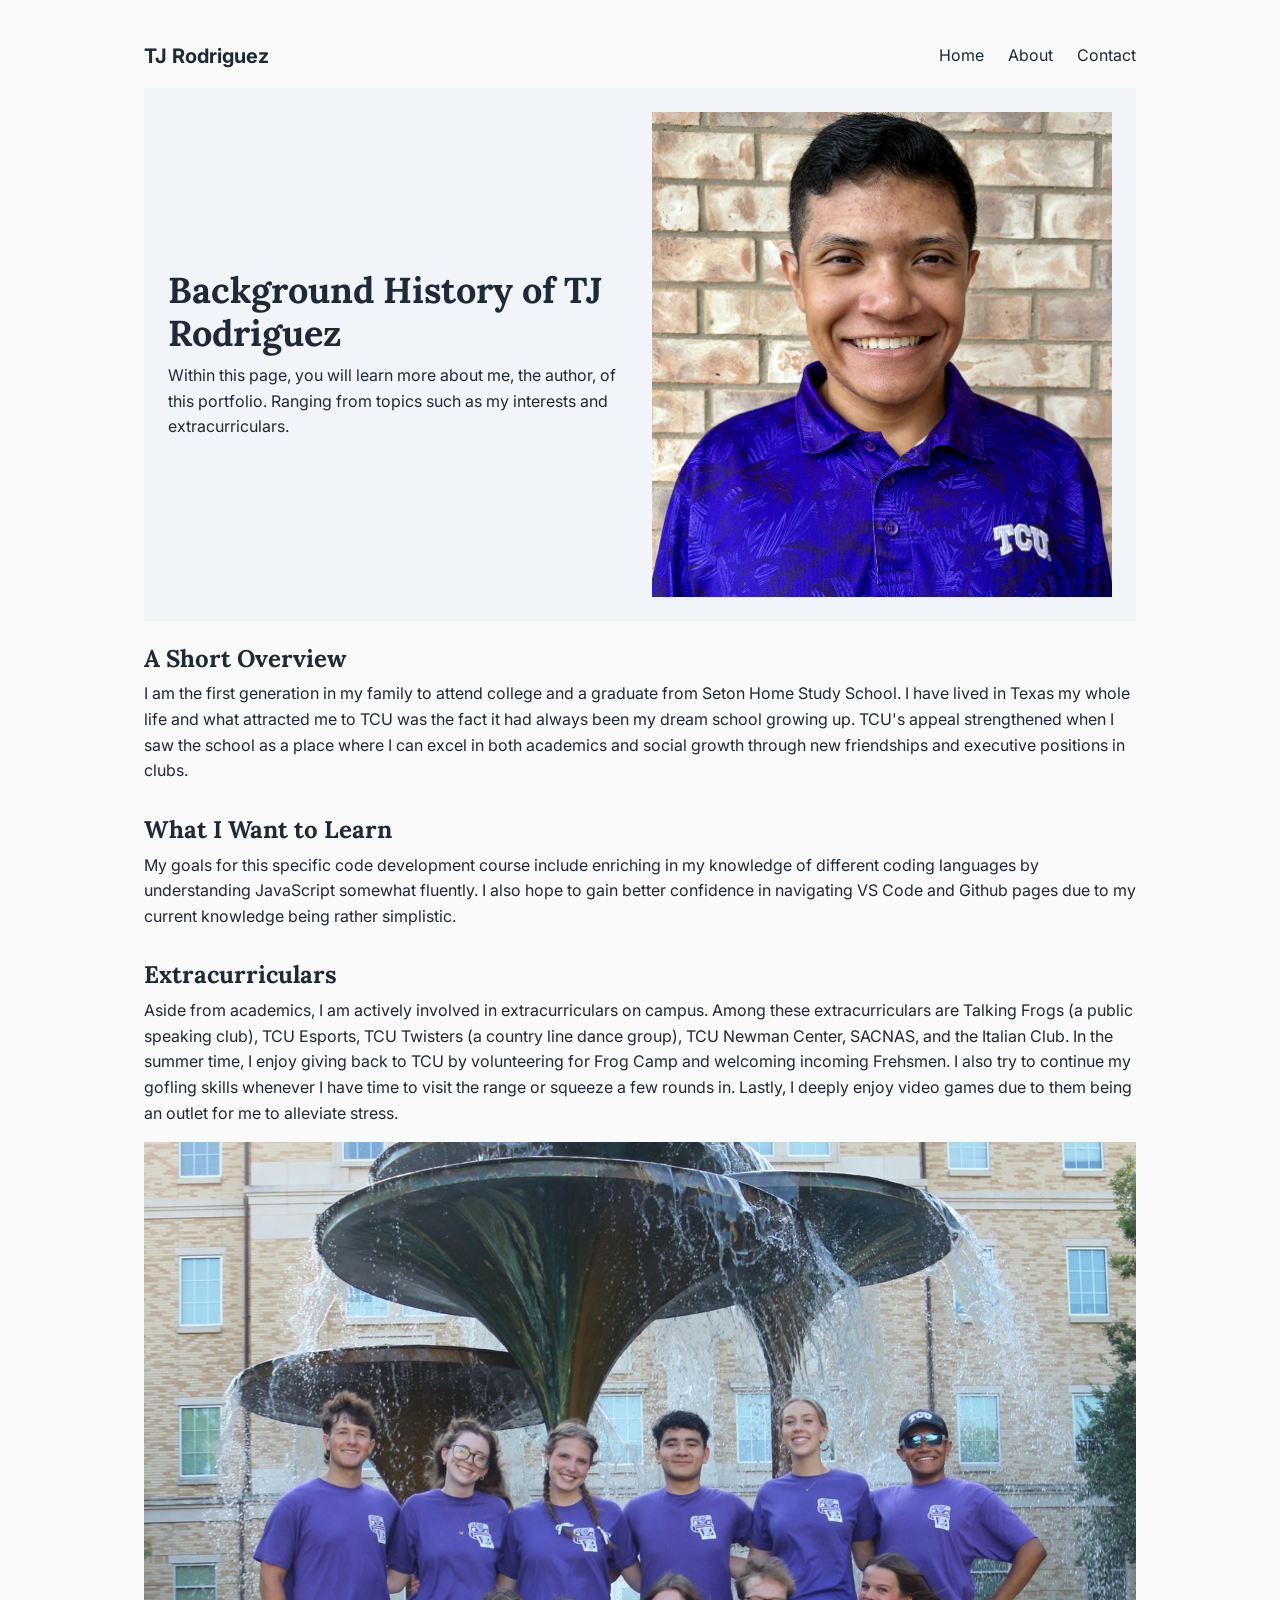
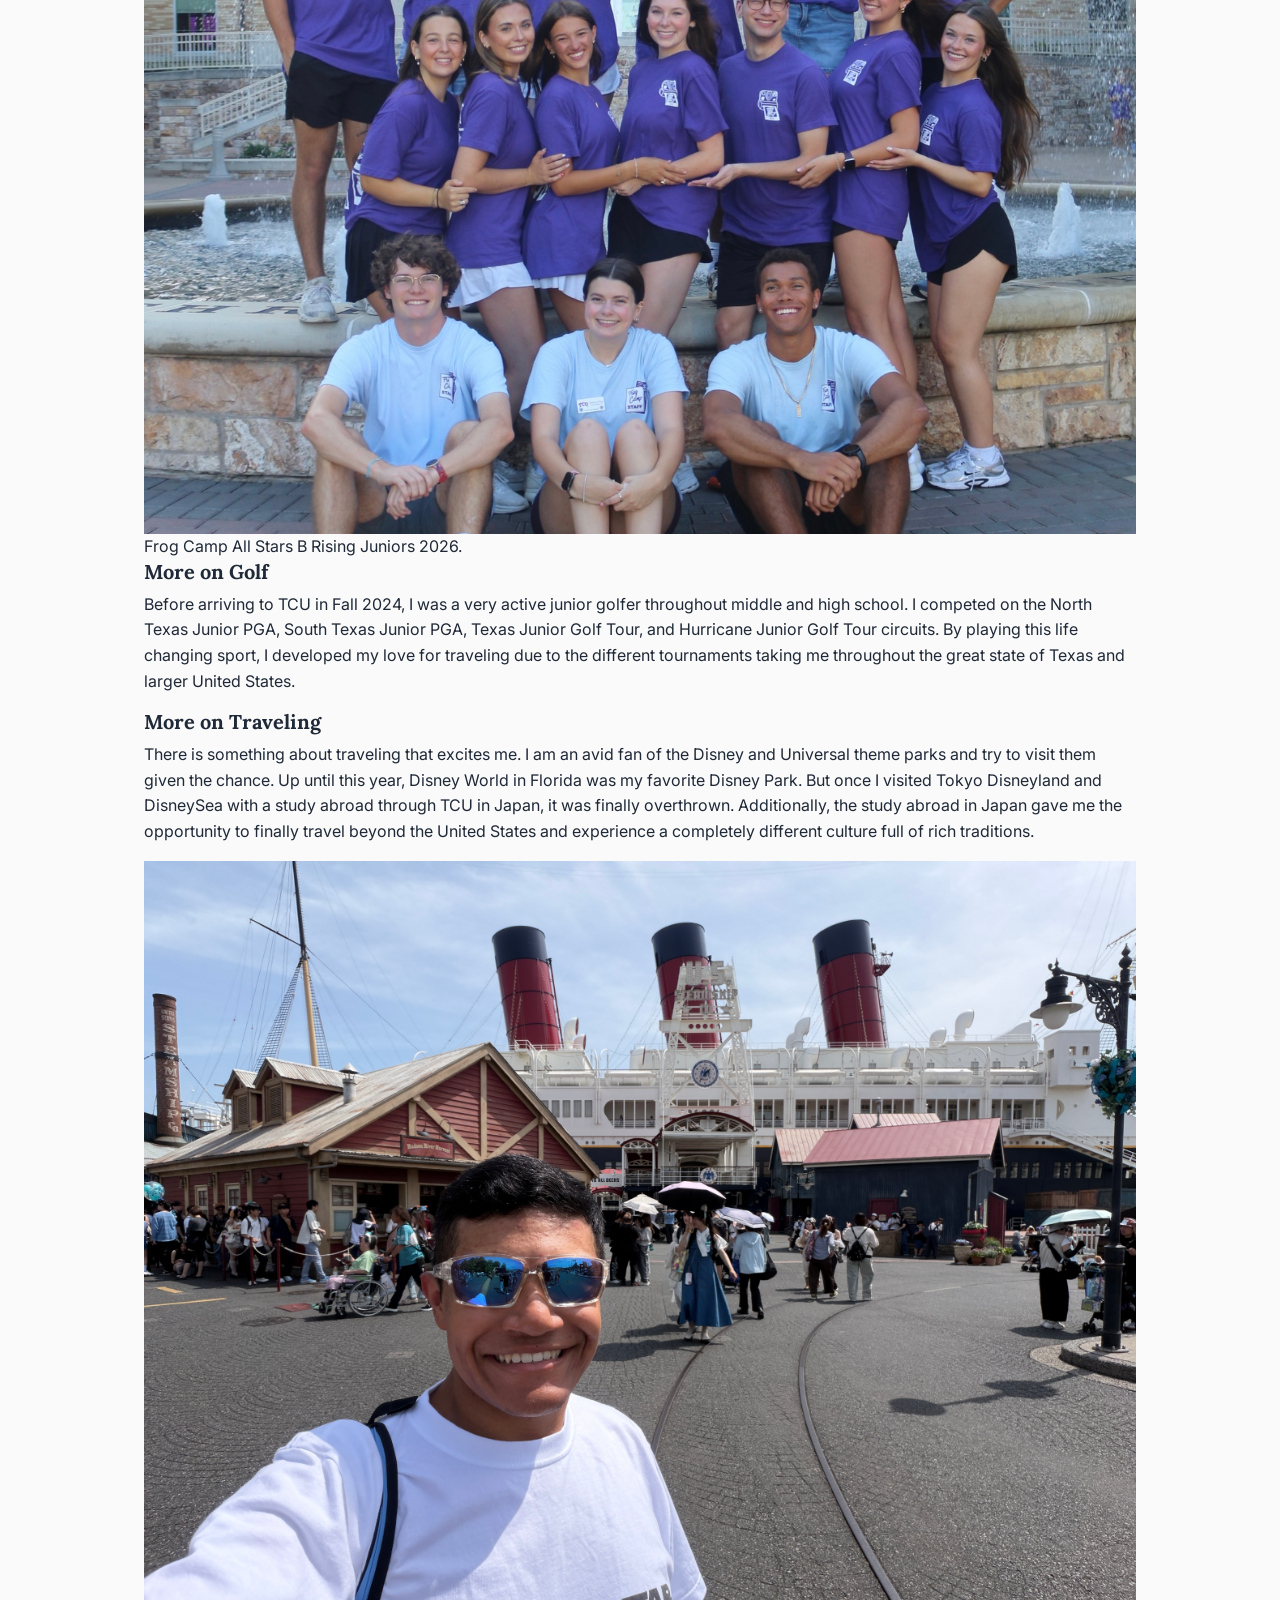
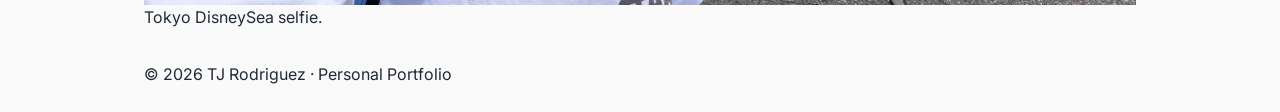
==== commit de594eda: "Project 1 Submission Edits Revised most of the live website for grammar and spelling issues before s" ====
--- a/about.html
+++ b/about.html
@@ -22,8 +22,7 @@
     <header>
         <div class="header-text">
             <h1>Background History of TJ Rodriguez</h1>
-            <p>Within this page, you will learn more information about me, the author, of this web portfolio such as my
-                background and interests.</p>
+            <p>Within this page, you will learn more about me, the author, of this portfolio. Ranging from topics such as my interests and extracurriculars.</p>
         </div>
         <div class="header-pic">
             <img src="images/2026-head-shoulder-shot.jpeg" alt="Personal headshot of me in a TCU polo.">
@@ -32,29 +31,24 @@
 
     <main>
         <section>
-            <h2>A Short Overview About Myself</h2>
-            <p>I am the first generation in my family to attend college. I have lived in Texas my whole life and what
-                attracted me to TCU is the fact it was always my dream school growing up. What attracted me to TCU was
-                the fact it was a place where I viewed myself growing in both academics and social growth through new
+            <h2>A Short Overview</h2>
+            <p>I am the first generation in my family to attend college and a graduate from Seton Home Study School. I have lived in Texas my whole life and what
+                attracted me to TCU was the fact it had always been my dream school growing up. TCU's appeal strengthened when I saw the school as a place where I can excel in both academics and social growth through new
                 friendships and executive positions in clubs.</p>
         </section>
 
         <section>
             <h2>What I Want to Learn</h2>
-            <p>My goals for this course include growing in my knowledge of different coding languages and attempt to
-                understand JavaScript somewhat fluently. I also hope to gain better confidence in navigating VS Code and
-                Github pages due to my current knowledge being rather simple in understanding how to pull/push origins.
+            <p>My goals for this specific code development course include enriching in my knowledge of different coding languages by understanding JavaScript somewhat fluently. I also hope to gain better confidence in navigating VS Code and
+                Github pages due to my current knowledge being rather simplistic.
             </p>
         </section>
         <section>
             <h2>Extracurriculars</h2>
             <p>Aside from academics, I am actively involved in extracurriculars on campus. Among these extracurriculars
                 are Talking Frogs (a public speaking club), TCU Esports, TCU Twisters (a country line dance group), TCU
-                Newman Center, SACNAS, and the Italian Club. In the summer time, I love giving back to TCU by
-                volunteering for Frog Camp and welcoming the incoming Frehsmen. I also enjoy gofling whenever I have the
-                time to go to the range or squeeze a few rounds in. I am also a big video gamer with my video game
-                outlet of choice being Xbox. Through Xbox and Discord, I regularly keep up with my virtual friend group
-                known as Civil Inc.</p>
+                Newman Center, SACNAS, and the Italian Club. In the summer time, I enjoy giving back to TCU by
+                volunteering for Frog Camp and welcoming incoming Frehsmen. I also try to continue my gofling skills whenever I have time to visit the range or squeeze a few rounds in. Lastly, I deeply enjoy video games due to them being an outlet for me to alleviate stress.</p>
                 <figure>
             <img src="images/frog-camp-allstars-26.jpg"
                 alt="A group photo of Rising Juniors for Frog Camp 2026 in front of Frog Fountain.">
@@ -65,14 +59,14 @@
             <p>Before arriving to TCU in Fall 2024, I was a very active junior golfer throughout middle and high school.
                 I competed on the North Texas Junior PGA, South Texas Junior PGA, Texas Junior Golf Tour, and Hurricane
                 Junior Golf Tour circuits. By playing this life changing sport, I developed my love for traveling due to
-                the tournaments taking me all throughout the great state of Texas and the larger United States.</p>
+                the different tournaments taking me throughout the great state of Texas and larger United States.</p>
 
             <h3>More on Traveling</h3>
             <p>There is something about traveling that excites me. I am an avid fan of the Disney and Universal theme
-                parks and always visit them given the chance. Up until this year, Disney World in Florida was my
+                parks and try to visit them given the chance. Up until this year, Disney World in Florida was my
                 favorite Disney Park. But once I visited Tokyo Disneyland and DisneySea with a study abroad through TCU
-                in Japan, I rank them barely over Disney World. Additionally, the study abroad to Japan gave me the
-                opportunity to finally travel beyond the United States and experience completely different cultures and
+                in Japan, it was finally overthrown. Additionally, the study abroad in Japan gave me the
+                opportunity to finally travel beyond the United States and experience a completely different culture full of rich
                 traditions.</p>
                 <figure>
                     <img src="images/disneysea-boatselfie.JPG"
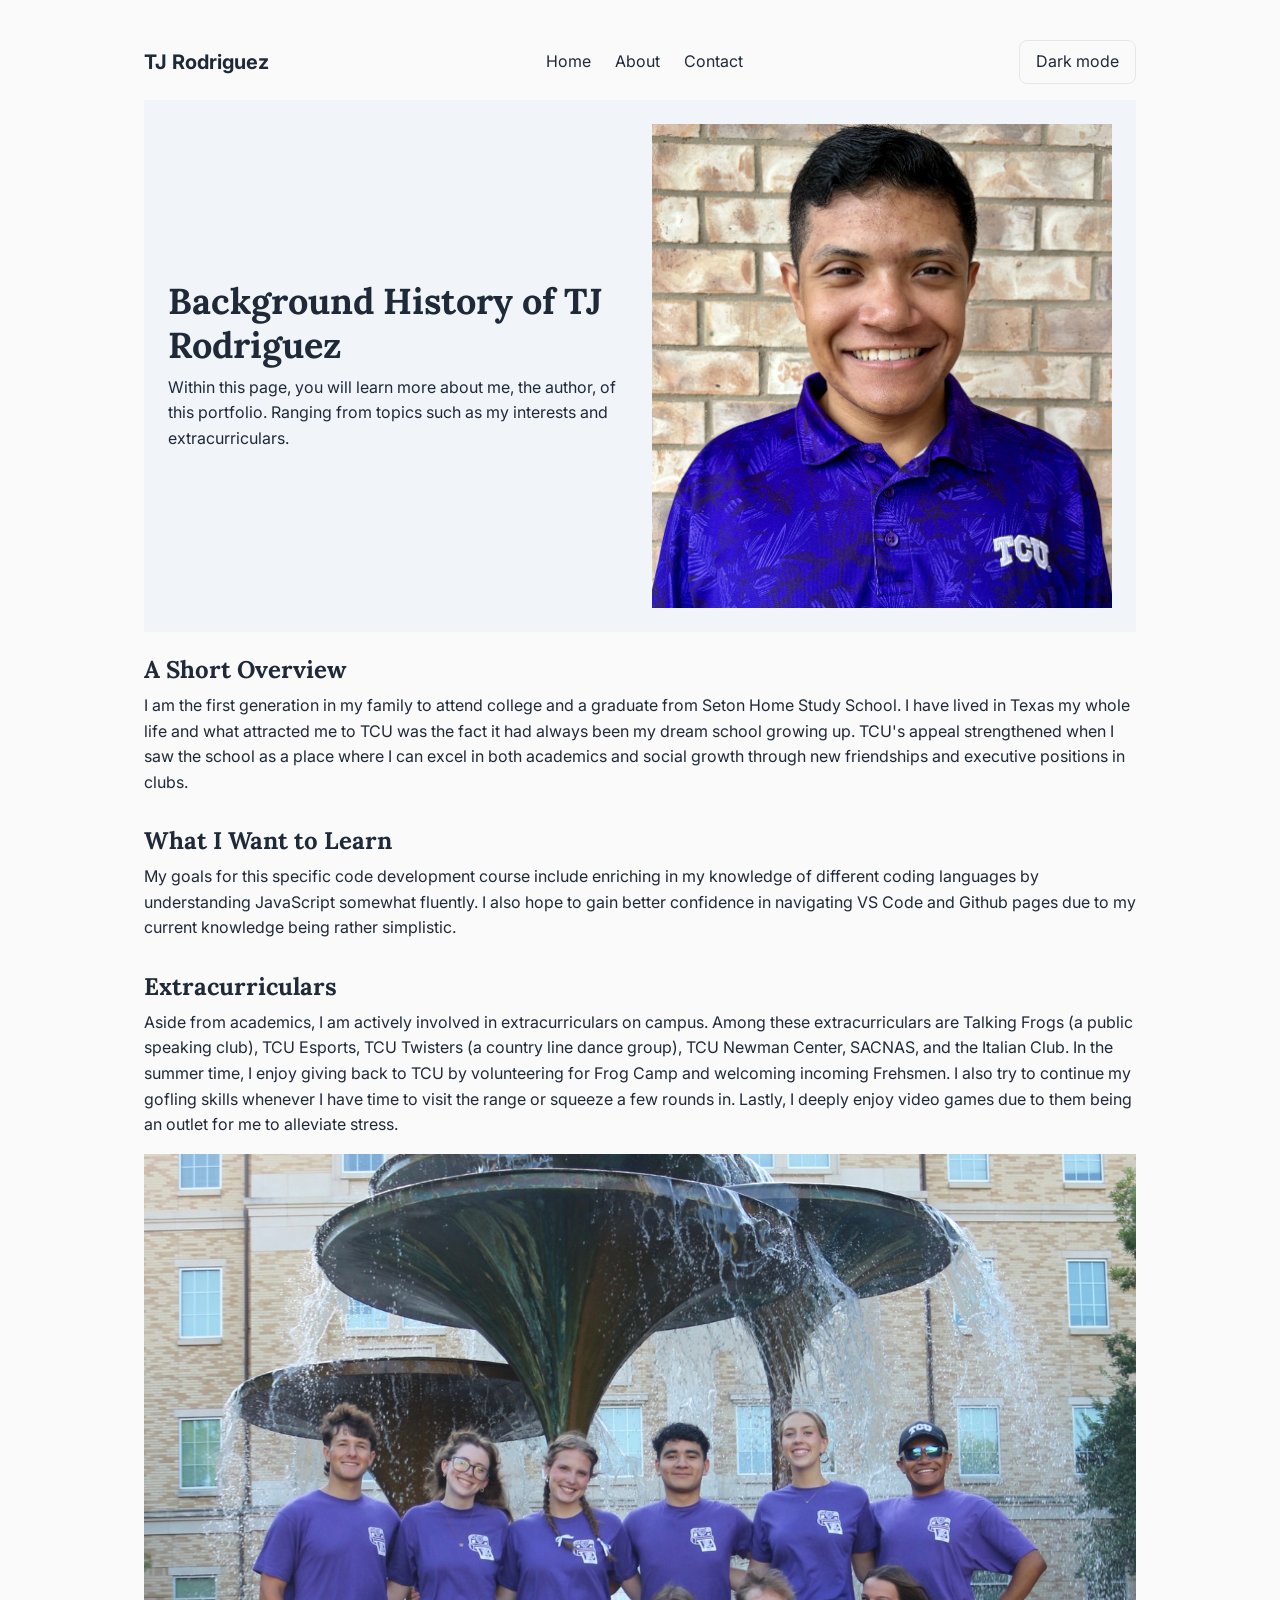
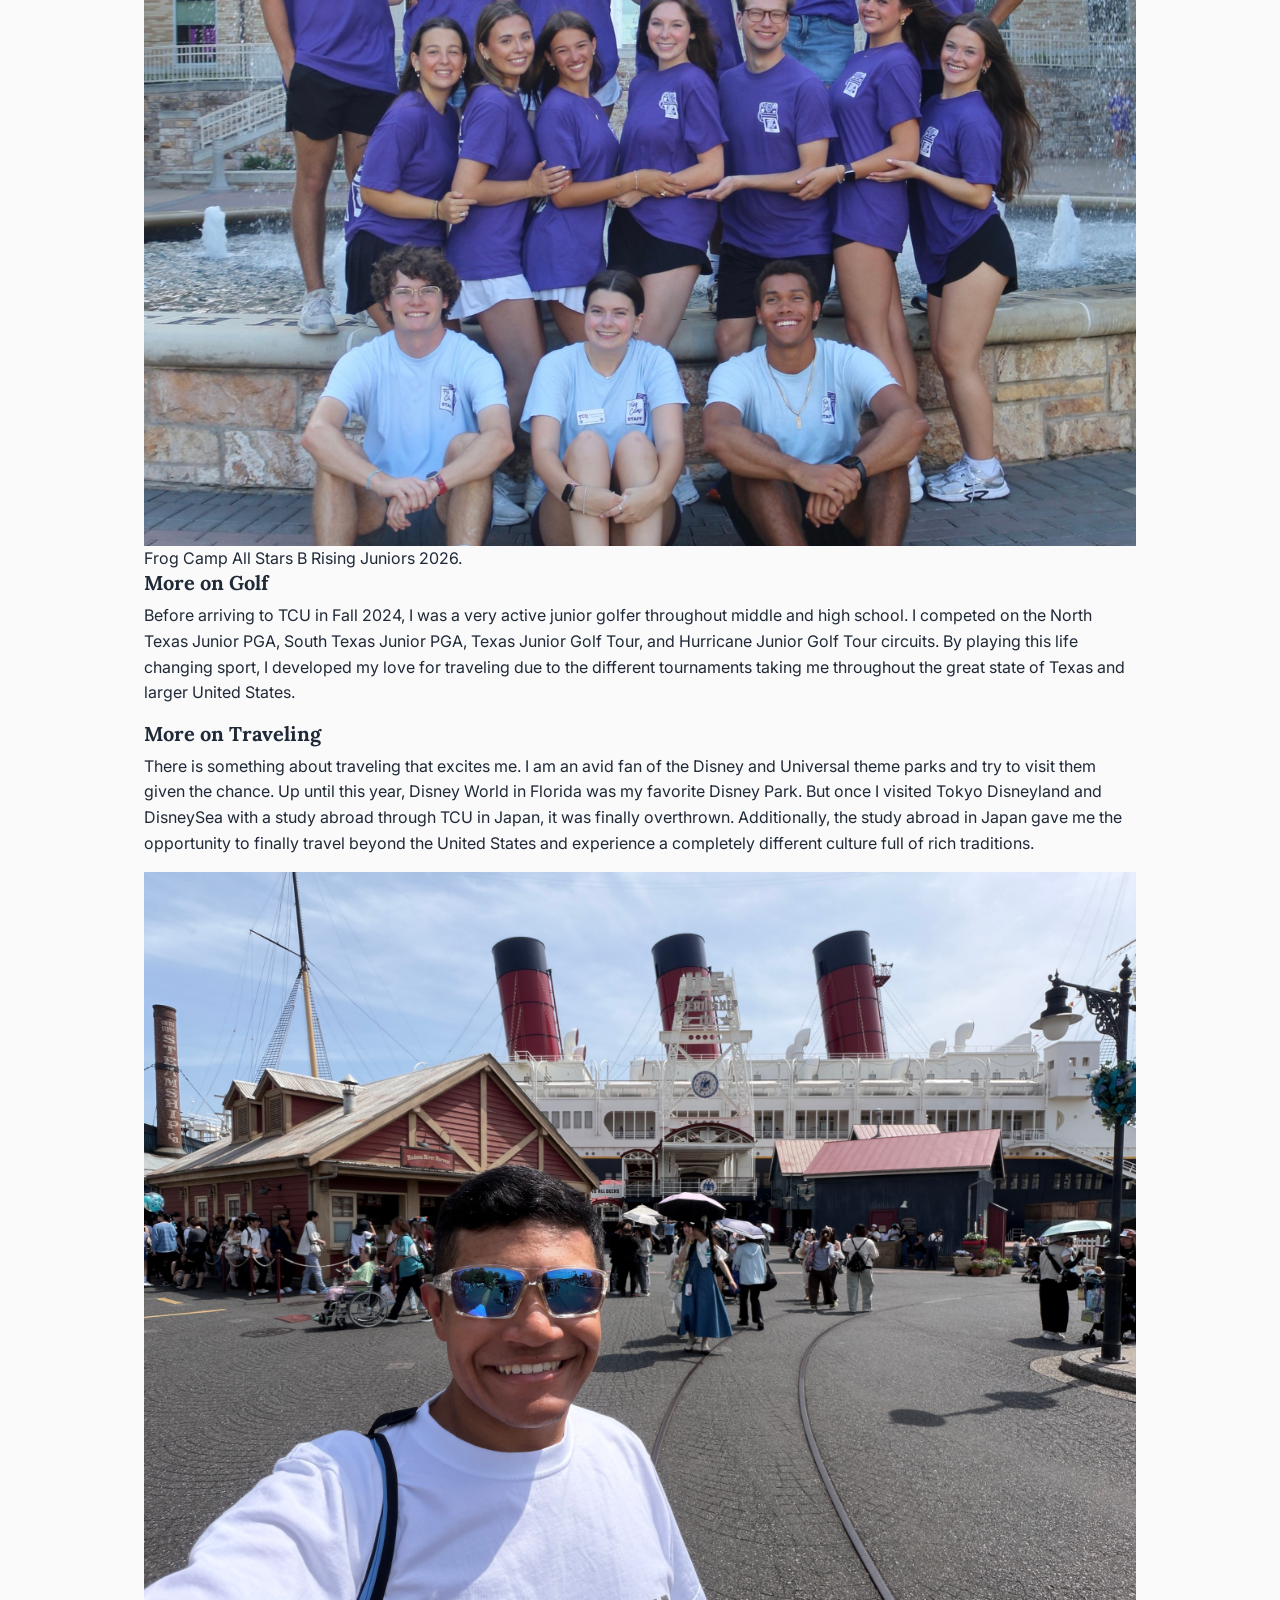
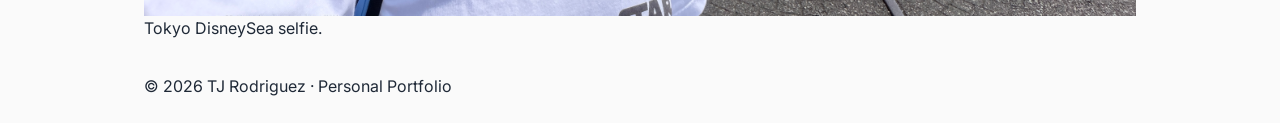
==== commit 4ed1d788: "Major Portfolio Overhaul Conducted a major overhaul on the main status of the portfolio by adding ho" ====
--- a/about.html
+++ b/about.html
@@ -6,6 +6,8 @@
     <meta name="viewport" content="width=device-width, initial-scale=1.0">
     <title>About Me</title>
     <link rel="stylesheet" href="css/styles.css">
+    <!-- Loads in the head so the saved theme applies before the page appears -->
+    <script src="js/app.js"></script>
 </head>
 
 <body>
@@ -17,6 +19,7 @@
             <a href="about.html">About</a>
             <a href="index.html#contact">Contact</a>
         </div>
+        <button type="button" id="theme-toggle" class="theme-toggle" aria-pressed="false">Dark mode</button>
     </nav>
 
     <header>
--- a/css/styles.css
+++ b/css/styles.css
@@ -54,6 +54,22 @@
     --radius-md: 8px;
     --color-border: #e5e7eb;
     --shadow-sm: 0 2px 4px rgba(0, 0, 0, 0.1);
+    --shadow-lg: 0 10px 20px rgba(0, 0, 0, 0.15);   /* used when a card lifts on hover */
+}
+
+/* Dark mode (Lab 19 pattern): same token names, new values.
+   js/app.js adds class="theme-dark" to <html>, and every rule that
+   uses these tokens repaints itself on both pages. */
+html.theme-dark {
+    --color-bg: #111827;
+    --color-surface: #1f2937;
+    --color-surface-alt: #273244;
+    --color-text: #f3f4f6;
+    --color-muted: #cbd5e1;
+    --color-accent: #a5b4fc;      /* lighter indigo so links stay readable on dark */
+    --color-border: #374151;
+    --shadow-sm: 0 2px 4px rgba(0, 0, 0, 0.4);
+    --shadow-lg: 0 10px 20px rgba(0, 0, 0, 0.5);
 }
 
 /* ==========================
@@ -180,11 +196,23 @@
 /* ==========================
    New code that works with shaping images in project boxes
    ========================== */
+   /* Professor's note: images were close but not the same height.
+      Why: the screenshots have different shapes (some nearly square,
+      some very wide), and height: auto keeps each one's own shape.
+      Fix: aspect-ratio gives every image the SAME 2:1 box (close to the
+      shape of most of the screenshots, so little gets trimmed), and
+      object-fit: cover fills that box without stretching, trimming the
+      extra edges instead. object-position: left top keeps the top-left
+      corner in view, where each site's title is. Same image height means
+      the titles and text below all start on the same line. */
    .project-card img {
       width: 100%;
-      height: auto;
+      aspect-ratio: 2 / 1;
+      object-fit: cover;
+      object-position: left top;
       border-radius: var(--radius-md);
       margin-bottom: var(--space-md);
+      border: 1px solid var(--color-border);   /* edges stay visible on white screenshots */
    }
 
 .nav-container {
@@ -200,4 +228,76 @@
    font-weight: bold;
    color: var(--color-text);
    text-decoration: none;
+}
+
+/* ==========================
+   5. CARD HOVER (skills and My Work)
+   Cards lift up and their shadow grows when the cursor is over them.
+   :focus-within does the same for keyboard users when they tab to a
+   link inside a card, so they get the same visual feedback.
+   ========================== */
+.skill-card,
+.project-card {
+   transition: transform 0.2s ease, box-shadow 0.2s ease,
+               background-color 0.3s ease, border-color 0.3s ease;
+}
+
+.skill-card:hover,
+.skill-card:focus-within,
+.project-card:hover,
+.project-card:focus-within {
+   transform: translateY(-6px);         /* moves the card up 6px */
+   box-shadow: var(--shadow-lg);
+}
+
+/* Skill cards get a thin border so they keep their edges in dark mode */
+.skill-card { border: 1px solid var(--color-border); }
+
+/* ==========================
+   6. THEME TOGGLE BUTTON
+   ========================== */
+.theme-toggle {
+   font: inherit;
+   padding: var(--space-sm) var(--space-md);
+   background-color: transparent;
+   color: var(--color-text);
+   border: 1px solid var(--color-border);
+   border-radius: var(--radius-md);
+   cursor: pointer;
+}
+
+.theme-toggle:hover { border-color: var(--color-accent); }
+
+.theme-toggle:focus-visible {
+   outline: 2px solid var(--color-accent);
+   outline-offset: 2px;
+}
+
+/* Colors fade instead of snapping when the theme changes */
+body,
+header,
+.header-pic,
+.theme-toggle {
+   transition: background-color 0.3s ease, color 0.3s ease, border-color 0.3s ease;
+}
+
+/* ==========================
+   7. REDUCED MOTION
+   (Kept last so it overrides the movement above.)
+   Visitors who turn on "reduce motion" in their device settings
+   still get the bigger shadow on hover, just without the movement.
+   ========================== */
+@media (prefers-reduced-motion: reduce) {
+   *,
+   *::before,
+   *::after {
+      transition: none !important;
+   }
+
+   .skill-card:hover,
+   .skill-card:focus-within,
+   .project-card:hover,
+   .project-card:focus-within {
+      transform: none;
+   }
 }
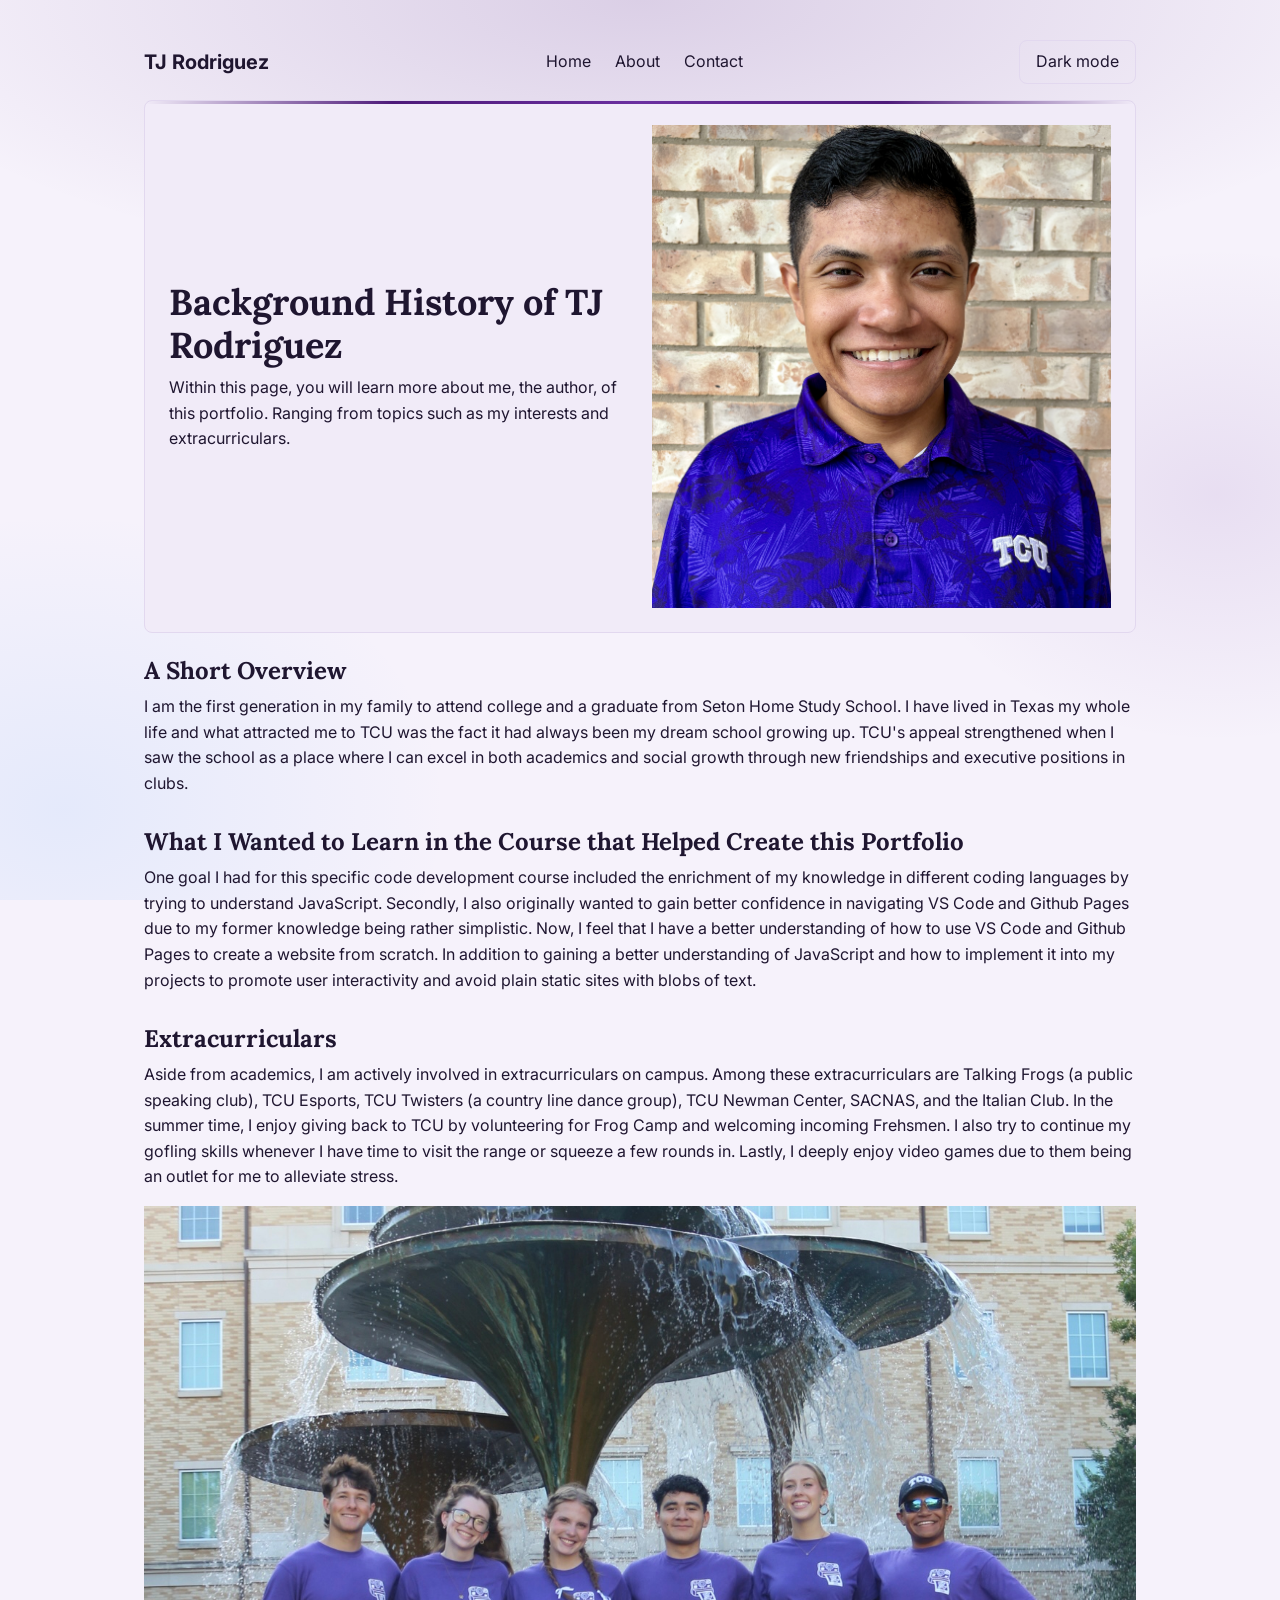
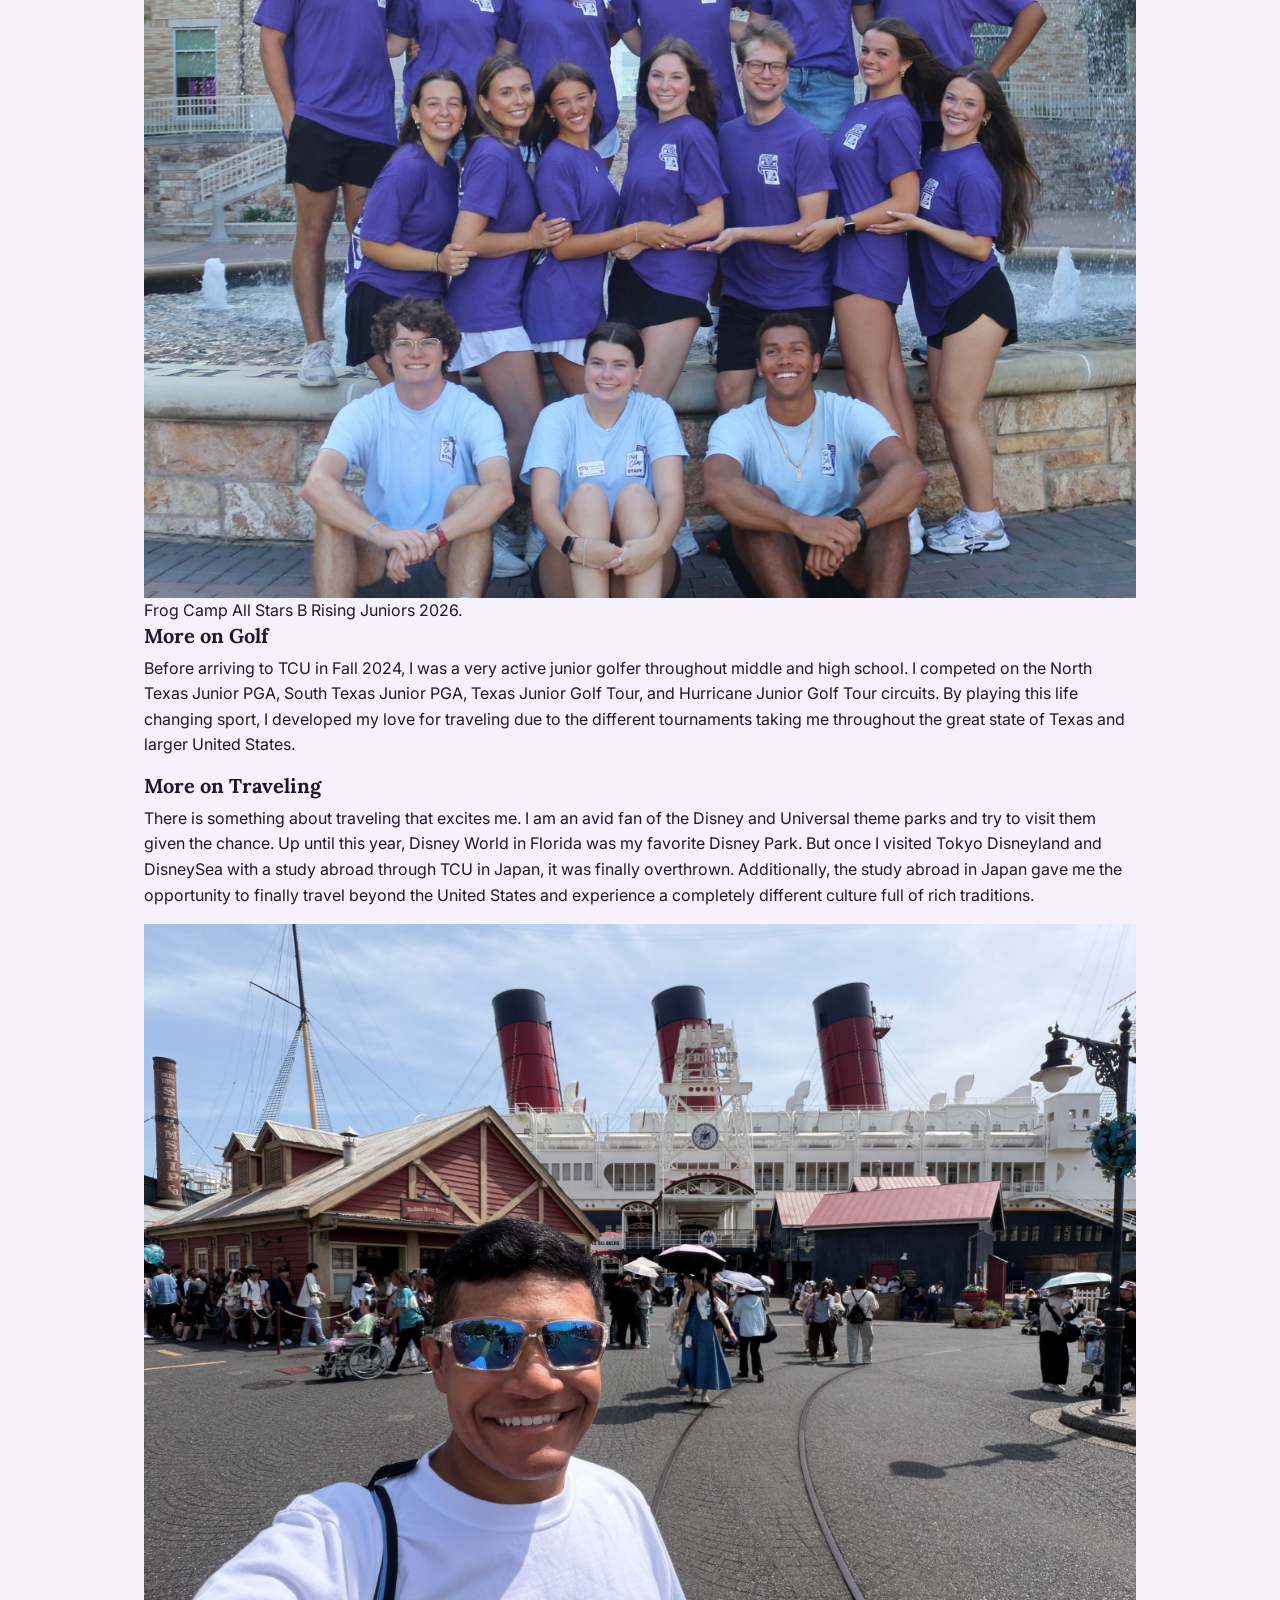
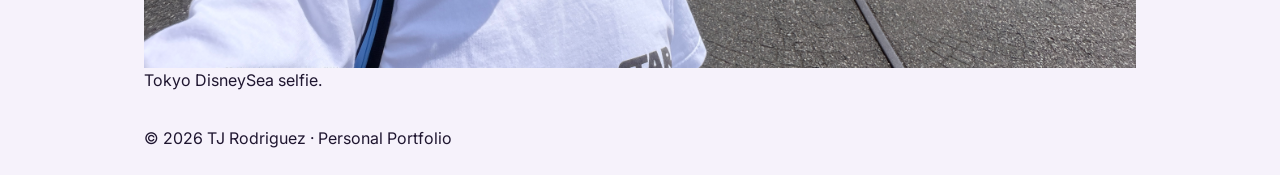
==== commit dc5513a5: "Revised wording on Portfolio and ReadMe I revised the wording in the pages of the portfolio and Read" ====
--- a/about.html
+++ b/about.html
@@ -41,9 +41,10 @@
         </section>
 
         <section>
-            <h2>What I Want to Learn</h2>
-            <p>My goals for this specific code development course include enriching in my knowledge of different coding languages by understanding JavaScript somewhat fluently. I also hope to gain better confidence in navigating VS Code and
-                Github pages due to my current knowledge being rather simplistic.
+            <h2>What I Wanted to Learn in the Course that Helped Create this Portfolio</h2>
+            <p>One goal I had for this specific code development course included the enrichment of my knowledge in different coding languages by trying to understand JavaScript. Secondly, I also originally wanted to gain better confidence in navigating VS Code and
+                Github Pages due to my former knowledge being rather simplistic.
+                Now, I feel that I have a better understanding of how to use VS Code and Github Pages to create a website from scratch. In addition to gaining a better understanding of JavaScript and how to implement it into my projects to promote user interactivity and avoid plain static sites with blobs of text.
             </p>
         </section>
         <section>
--- a/css/styles.css
+++ b/css/styles.css
@@ -23,11 +23,11 @@
    
    :root {
     /* Color */
-    --color-bg: #fafafa;
+    --color-bg: #f6f2fb;          /* pale lavender: the "daylight" version of the cave */
     --color-surface: #ffffff;
-    --color-text: #1f2937;
-    --color-muted: #4b5563;
-    --color-accent: #4338ca;
+    --color-text: #1f1630;
+    --color-muted: #4f4563;
+    --color-accent: #4d1979;      /* TCU purple, the same purple the Undertale site glows with */
 
     /* Spacing - a modular scale */
     --space-sm: 0.5rem;
@@ -50,26 +50,45 @@
     /* existing tokens */
     --font-stack: 'Inter', system-ui, -apple-system, sans-serif;
     --font-serif: 'Lora', Georgia, serif;
-    --color-surface-alt: #f1f5f9;
+    --color-surface-alt: #f1ebf8;
     --radius-md: 8px;
-    --color-border: #e5e7eb;
+    --color-border: #e2d8ef;
     --shadow-sm: 0 2px 4px rgba(0, 0, 0, 0.1);
-    --shadow-lg: 0 10px 20px rgba(0, 0, 0, 0.15);   /* used when a card lifts on hover */
+    --shadow-lg: 0 10px 20px rgba(77, 25, 121, 0.18);   /* purple-tinted lift on hover */
+
+    /* Page background, adapted from the Undertale site I developed for Dr. Helms' History of Video Games class. The particular style is borrowed from the "cave" background of the Undertale site.
+       Layers are listed top to bottom, each one a see-through gradient:
+         1. a purple glow pouring down from the top center
+         2. a faint blue glow in the lower-left corner
+         3. a purple glow on the right side
+       (The Undertale site also had faint grid lines; they're left out here
+       because they showed up as boxes on the light background.)
+       Light mode uses the same layers at softer strengths on lavender. */
+    --bg-layers:
+        radial-gradient(ellipse 90% 45% at 50% 0%, rgba(77, 25, 121, 0.16) 0%, transparent 70%),
+        radial-gradient(ellipse 50% 55% at 5% 90%, rgba(74, 158, 255, 0.10) 0%, transparent 60%),
+        radial-gradient(ellipse 45% 50% at 95% 55%, rgba(107, 47, 160, 0.10) 0%, transparent 55%);
 }
 
 /* Dark mode (Lab 19 pattern): same token names, new values.
    js/app.js adds class="theme-dark" to <html>, and every rule that
    uses these tokens repaints itself on both pages. */
 html.theme-dark {
-    --color-bg: #111827;
-    --color-surface: #1f2937;
-    --color-surface-alt: #273244;
-    --color-text: #f3f4f6;
-    --color-muted: #cbd5e1;
-    --color-accent: #a5b4fc;      /* lighter indigo so links stay readable on dark */
-    --color-border: #374151;
-    --shadow-sm: 0 2px 4px rgba(0, 0, 0, 0.4);
-    --shadow-lg: 0 10px 20px rgba(0, 0, 0, 0.5);
+    --color-bg: #07070f;          /* the Undertale site's near-black */
+    --color-surface: #120e1f;     /* deep purple-black cards */
+    --color-surface-alt: #1a1430;
+    --color-text: #ece8f4;
+    --color-muted: #b8aecb;
+    --color-accent: #c4a6e8;      /* light purple so links stay readable on dark */
+    --color-border: #2e2350;
+    --shadow-sm: 0 2px 4px rgba(0, 0, 0, 0.5);
+    --shadow-lg: 0 10px 24px rgba(107, 47, 160, 0.35);   /* a purple glow instead of a shadow */
+
+    /* Same layers as light mode, at the Undertale site's original strengths */
+    --bg-layers:
+        radial-gradient(ellipse 90% 45% at 50% 0%, rgba(77, 25, 121, 0.55) 0%, transparent 70%),
+        radial-gradient(ellipse 50% 55% at 5% 90%, rgba(74, 158, 255, 0.07) 0%, transparent 60%),
+        radial-gradient(ellipse 45% 50% at 95% 55%, rgba(107, 47, 160, 0.12) 0%, transparent 55%);
 }
 
 /* ==========================
@@ -80,6 +99,8 @@
     font-family: var(--font-stack);
     /* existing Lab 05 declarations */
     background-color: var(--color-bg);
+    background-image: var(--bg-layers);   /* the glows and grid from section 2 */
+    background-attachment: fixed;         /* glows stay put while the page scrolls */
     color: var(--color-text);
     font-size: var(--text-base);
     line-height: var(--leading-body);
@@ -125,6 +146,20 @@
       background-color: var(--color-surface-alt);
       margin-bottom: var(--space-lg);
       flex-wrap: wrap;
+      position: relative;          /* lets the purple line below sit at the top edge */
+      border: 1px solid var(--color-border);
+      border-radius: var(--radius-md);
+   }
+   /* Glowing purple line across the top of the header (also from the Undertale site):
+      fades in from nothing, peaks in the middle, fades back out. */
+   header::before {
+      content: "";
+      position: absolute;
+      top: 0;
+      left: 0;
+      right: 0;
+      height: 3px;
+      background: linear-gradient(90deg, transparent 0%, #4d1979 25%, #6b2fa0 50%, #4d1979 75%, transparent 100%);
    }
    .header-text { flex: 1; min-width: 16rem; }
    .header-pic {
